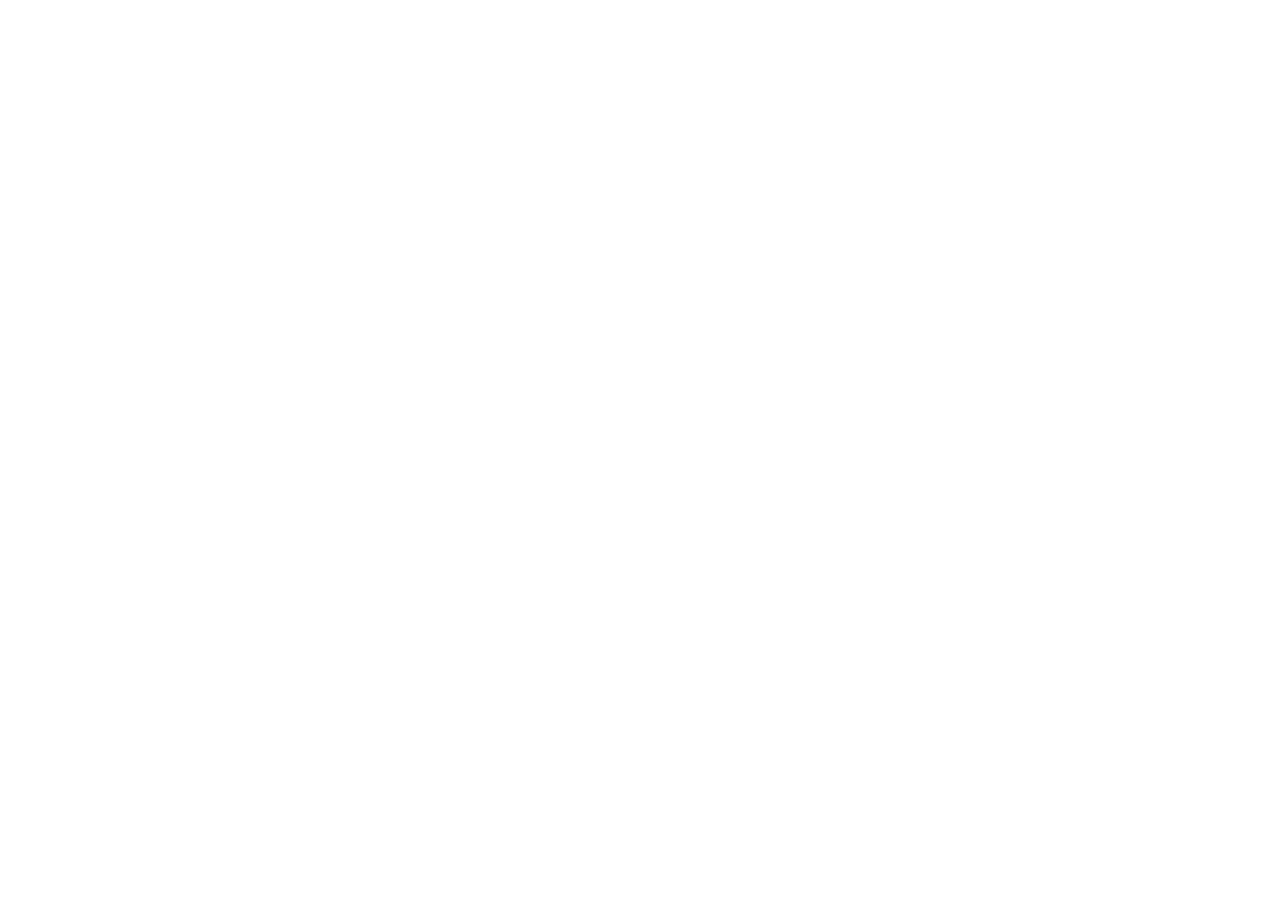
==== pages/gas.html @ 5317ef5c "lagt til nav bar header" ====
<!DOCTYPE html>
<html lang="en">
<head>
    <meta charset="UTF-8">
    <meta name="viewport" content="width=device-width, initial-scale=1.0">
    <title>Document</title>
</head>
<body>
    
</body>
</html>
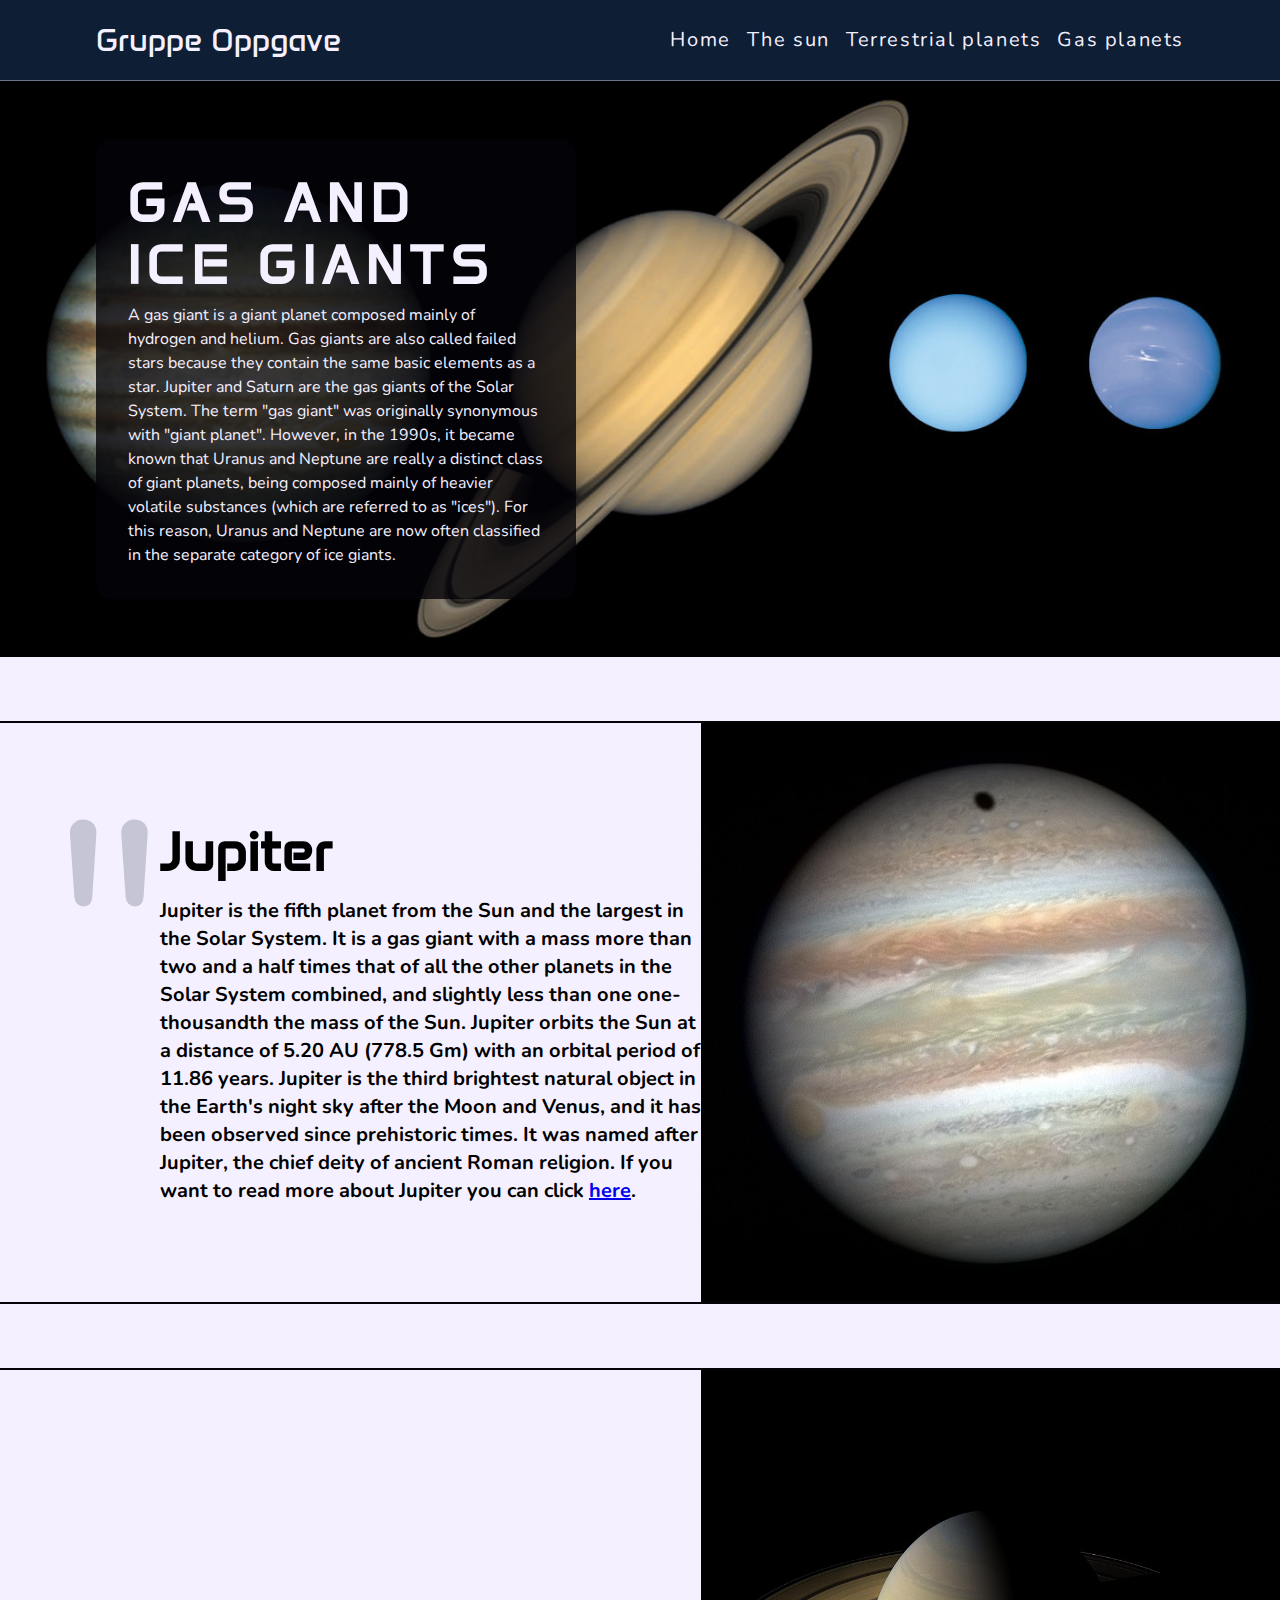
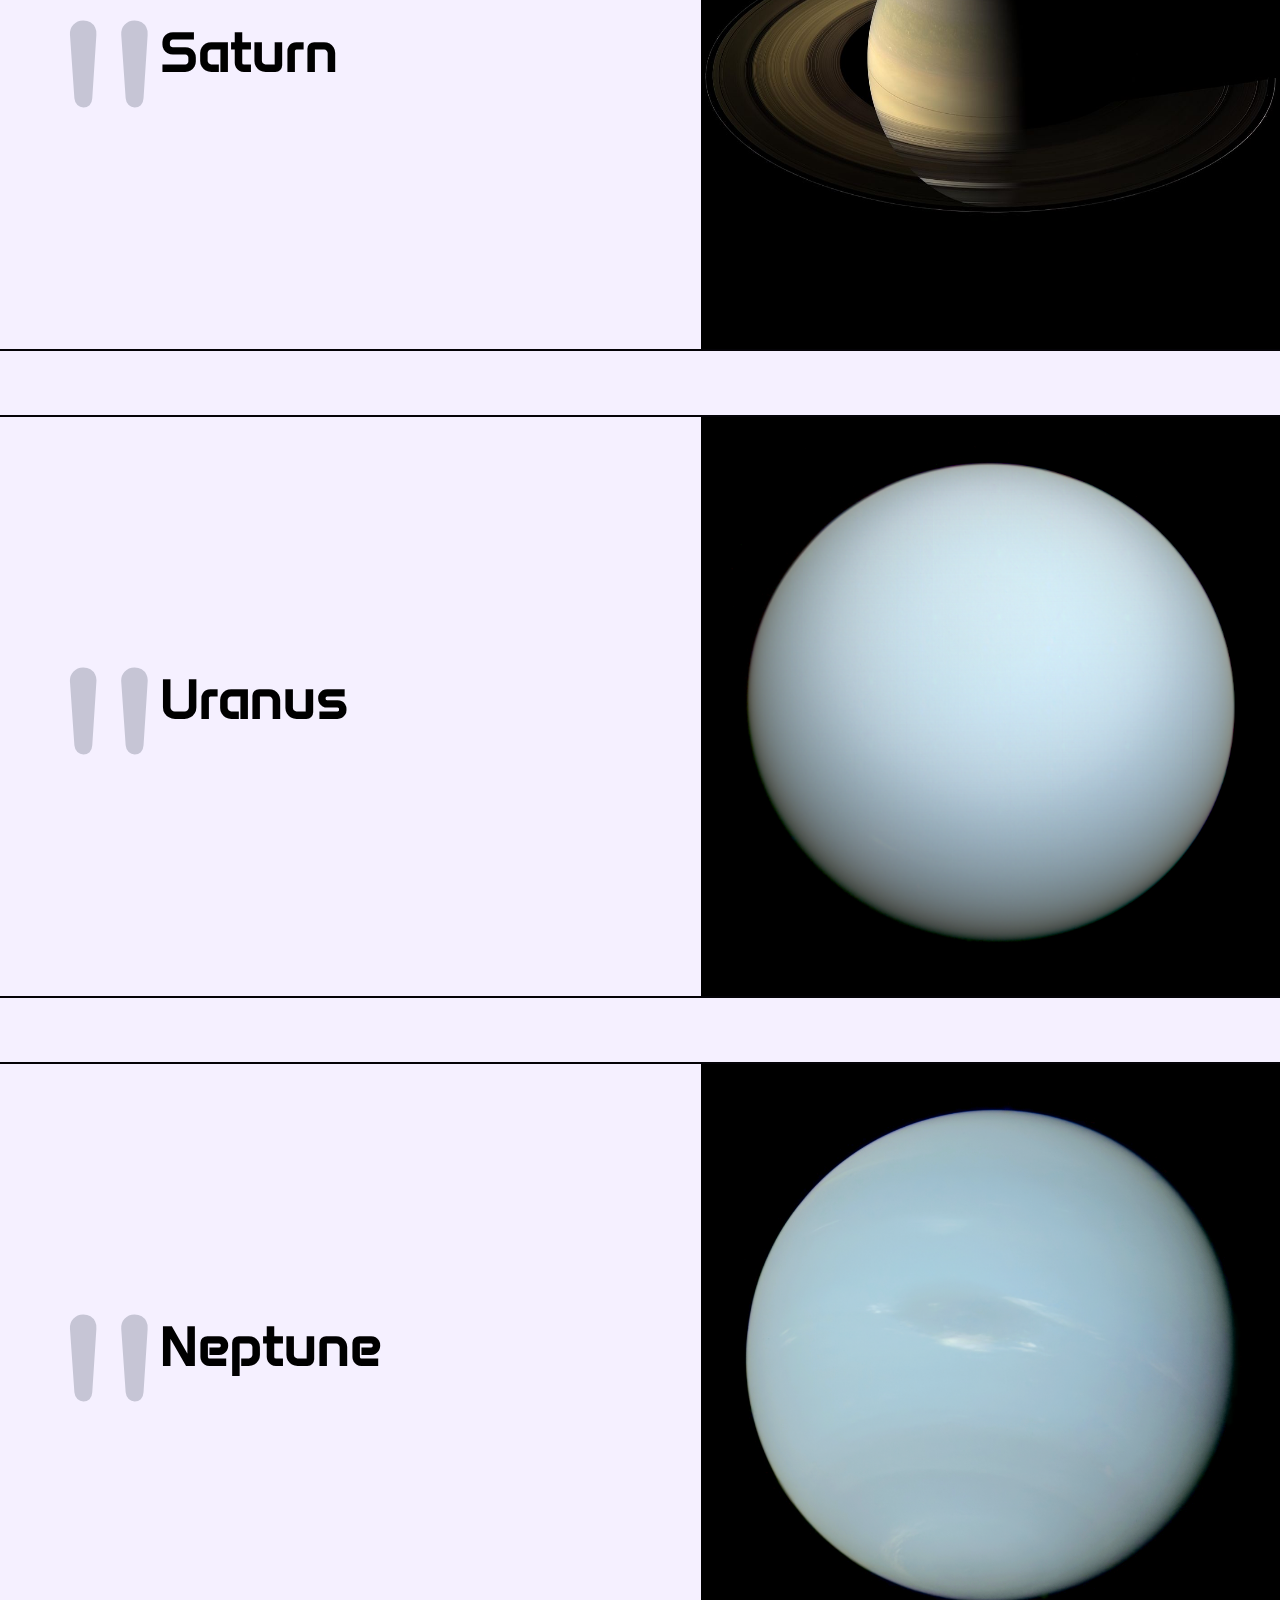
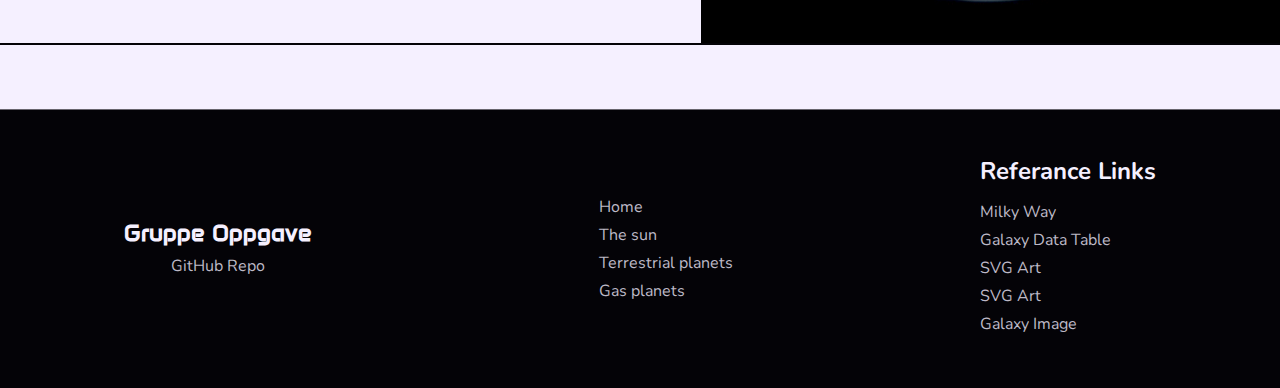
==== commit 6981cc2e: "lagt til gas planet containere med bilder" ====
--- a/pages/gas.html
+++ b/pages/gas.html
@@ -1,11 +1,100 @@
 <!DOCTYPE html>
 <html lang="en">
-<head>
-    <meta charset="UTF-8">
-    <meta name="viewport" content="width=device-width, initial-scale=1.0">
-    <title>Document</title>
-</head>
-<body>
-    
-</body>
+  <head>
+    <meta charset="UTF-8" />
+    <meta name="viewport" content="width=device-width, initial-scale=1.0" />
+    <link rel="preconnect" href="https://fonts.googleapis.com">
+    <link rel="preconnect" href="https://fonts.gstatic.com" crossorigin>
+    <link href="https://fonts.googleapis.com/css2?family=Anta&family=Nunito:ital,wght@0,200..1000;1,200..1000&display=swap" rel="stylesheet">
+    <link rel="icon" type="image/svg" href="../images/favicon.svg">
+    <link rel="stylesheet" href="../CSS/gas.css">
+    <link rel="stylesheet" href="../CSS/style.css"/>
+    <title>Space Oppgave</title>
+  </head>
+  <body>
+    <!-- HEADER SEKSJON -->
+    <header class="primary-header">
+      <nav class="header-nav-bar">
+        <a href="../index.html" class="logo-link">Gruppe Oppgave</a>
+        <ul class="hdr-nav-ul">
+          <li><a href="../index.html">Home</a></li>
+          <li><a href="sun.html">The sun</a></li>
+          <li><a href="terrestrial.html">Terrestrial planets</a></li>
+          <li><a href="gas.html">Gas planets</a></li>
+        </ul>
+      </nav>
+    </header>
+    <!-- MAIN SEKSJON -->
+    <main>
+        <!-- KORT INTRODUKSJON MEG BAKGRUNNS BILDE -->
+        <div class="intro-gas-giants-bg">
+            <div class="info-txt">
+                <h1 class="title-txt">Gas and Ice Giants</h1>
+                <p>A gas giant is a giant planet composed mainly of hydrogen and helium. Gas giants are also called failed stars because they contain the same basic elements as a star. Jupiter and Saturn are the gas giants of the Solar System. The term "gas giant" was originally synonymous with "giant planet". However, in the 1990s, it became known that Uranus and Neptune are really a distinct class of giant planets, being composed mainly of heavier volatile substances (which are referred to as "ices"). For this reason, Uranus and Neptune are now often classified in the separate category of ice giants.</p>
+            </div>
+        </div>
+
+        <section class="gas-planets">
+            <div class="gas-info">
+                <h2><a id="jupiter-link">Jupiter</a></h2>
+                <p>Jupiter is the fifth planet from the Sun and the largest in the Solar System. It is a gas giant with a mass more than two and a half times that of all the other planets in the Solar System combined, and slightly less than one one-thousandth the mass of the Sun. Jupiter orbits the Sun at a distance of 5.20 AU (778.5 Gm) with an orbital period of 11.86 years. Jupiter is the third brightest natural object in the Earth's night sky after the Moon and Venus, and it has been observed since prehistoric times. It was named after Jupiter, the chief deity of ancient Roman religion. If you want to read more about Jupiter you can click <a href="https://en.wikipedia.org/wiki/Jupiter" target="_blank" rel="noopener noreferrer">here</a>.</p>
+            </div>
+            <img src="../images/gas-planets/jupiter.jpg" alt="Jupiter">
+        </section>
+
+        <section class="gas-planets">
+            <div class="gas-info">
+                <h2>Saturn</h2>
+                <p></p>
+            </div>
+            <img src="../images/gas-planets/saturn.jpg" alt="Saturn">
+        </section>
+
+        <section class="gas-planets">
+            <div class="gas-info">
+                <h2>Uranus</h2>
+                <p></p>
+            </div>
+            <img src="../images/gas-planets/uranus.png" alt="Uranus">
+        </section>
+
+        <section class="gas-planets">
+            <div class="gas-info">
+                <h2>Neptune</h2>
+                <p></p>
+            </div>
+            <img src="../images/gas-planets/neptune.png" alt="Neptune">
+        </section>
+
+    </main>
+    <!-- FOOTER SEKSJON -->
+    <footer class="primary-footer">
+      <div class="ftr-container">
+        <div class="ftr-personal-links">
+          <h2>Gruppe Oppgave</h2>
+          <a href="https://github.com/DanielDT12/Space" target="_blank" rel="noopener noreferrer">GitHub Repo</a>
+        </div>
+
+        <nav class="ftr-primary-nav">
+          <ul class="ftr-nav-ul">
+            <li><a href="index.html">Home</a></li>
+            <li><a href="./pages/sun.html">The sun</a></li>
+            <li><a href="./pages/terrestrial.html">Terrestrial planets</a></li>
+            <li><a href="./pages/gas.html">Gas planets</a></li>
+          </ul>
+        </nav>
+
+        <div class="ftr-referance-links">
+          <h3>Referance Links</h3>
+          <ul class="ul-referance">
+            <li><a href="https://en.wikipedia.org/wiki/Milky_Way" target="_blank" rel="noopener noreferrer">Milky Way</a></li>
+            <li><a href="https://en.wikipedia.org/wiki/List_of_nearest_galaxies" target="_blank" rel="noopener noreferrer">Galaxy Data Table</a></li>
+            <li><a href="https://www.svgrepo.com/" target="_blank" rel="noopener noreferrer">SVG Art</a></li>
+            <li><a href="https://www.vecteezy.com/vector-art/8029888-galaxy-space-abstract-background-with-star-and-comet-shapes-vector" target="_blank" rel="noopener noreferrer">SVG Art</a></li>
+            <li><a href="https://www.pexels.com/photo/photo-of-galaxy-207529/" target="_blank" rel="noopener noreferrer">Galaxy Image</a></li>
+          </ul>
+        </div>
+      </div>
+    </footer>
+  </body>
 </html>--- a/CSS/gas.css
+++ b/CSS/gas.css
@@ -0,0 +1,95 @@
+:root {
+    /* FONT SIZE */
+    --fs-800: 3.5rem;
+    --fs-700: 2rem;
+    --fs-600: 1.5rem;
+    --fs-500: 1.25rem;
+    --fs-400: 1rem;
+
+    /* VANLIG FONT ALLE ELEMENTER */
+    --ff-regular:"Nunito", sans-serif;
+    --fw-bold: 700;
+    --fw-regular: 400;
+
+    /* SPESIAL FONT OVERSKRIFT */
+    --ff-special: "Anta", sans-serif;
+    --fw-special: 400;
+
+    /* PRIMÆR FARGER */
+    --clr-heading: hsl(215, 58%, 13%);
+    --clr-accent-pink: hsl(343, 57%, 62%);
+
+    /* NØYTRAL FARGER */
+    --clr-bg-light: hsl(261, 100%, 97%);
+    --clr-txt: hsl(252, 45%, 2%);
+    --clr-txt-light: var(--clr-bg-light);
+    --clr-txt-gray: hsl(258, 10%, 75%);
+
+    /* BORDER RADIUS */
+    --brdr-rad-light: .5rem;
+    --brdr-rad-normal: 1rem;
+    --brdr-rad-heavy: 2rem;
+
+}
+
+.intro-gas-giants-bg {
+    display: flex;
+    align-items: center;
+    min-height: 36rem;
+    background-image: url(../images/gas-planets/gas-giants.jpg);
+    background-repeat: no-repeat;
+    background-size: cover;
+    background-position: center;
+}
+
+.gas-planets {
+    display: flex;
+    justify-content: space-between;
+    align-items: center;
+    margin-block: 4rem;
+    border-top: 2px solid var(--clr-txt);
+    border-bottom: 2px solid var(--clr-txt);
+
+    > img {
+        max-width: 579px;
+        aspect-ratio: 1 / 1;
+    }
+}
+
+.gas-info::before {
+    content: '"';
+    position: absolute;
+    margin: -110px;
+    font-size: 300px;
+    color: var(--clr-heading);
+    opacity: .2;
+    z-index: -1;
+}
+
+.gas-info {
+    position: relative;
+    max-width: 40rem;
+    margin-left: 10rem;
+
+    > h2 {
+        font-family: var(--ff-special);
+        font-size: var(--fs-800);
+        margin-bottom: 1rem;
+    }
+
+    > p {
+        font-weight: var(--fw-bold);
+        font-size: var(--fs-500);
+        line-height: 1.4;
+    }
+}
+
+.gas-info::after {
+    content: '"';
+    position: absolute;
+    margin: -180px 630px;
+    font-size: 300px;
+    color: var(--clr-heading);
+    opacity: .2;
+    z-index: -1;
+}--- a/CSS/style.css
+++ b/CSS/style.css
@@ -0,0 +1,211 @@
+:root {
+    /* FONT SIZE */
+    --fs-800: 3.5rem;
+    --fs-700: 2rem;
+    --fs-600: 1.5rem;
+    --fs-500: 1.25rem;
+    --fs-400: 1rem;
+
+    /* VANLIG FONT ALLE ELEMENTER */
+    --ff-regular:"Nunito", sans-serif;
+    --fw-bold: 700;
+    --fw-regular: 400;
+
+    /* SPESIAL FONT OVERSKRIFT */
+    --ff-special: "Anta", sans-serif;
+    --fw-special: 400;
+
+    /* PRIMÆR FARGER */
+    --clr-heading: hsl(215, 58%, 13%);
+    --clr-accent-pink: hsl(343, 57%, 62%);
+
+    /* NØYTRAL FARGER */
+    --clr-bg-light: hsl(261, 100%, 97%);
+    --clr-txt: hsl(252, 45%, 2%);
+    --clr-txt-light: var(--clr-bg-light);
+    --clr-txt-gray: hsl(258, 10%, 75%);
+
+    /* BORDER RADIUS */
+    --brdr-rad-light: .5rem;
+    --brdr-rad-normal: 1rem;
+    --brdr-rad-heavy: 2rem;
+
+}
+
+/* CSS RESET */
+
+*,
+*::before,
+*::after {
+    box-sizing: border-box;
+}
+
+* {
+    margin: 0;
+}
+
+img {
+    display: block;
+    max-width: 100%;
+}
+
+html {
+    line-height: 1.5;
+}
+
+h1, h2, h3, h4 {
+    line-height: 1.1;
+}
+
+body {
+    font-family: var(--ff-regular);
+    background-color: var(--clr-bg-light);
+}
+
+main {
+    min-height: 100vh;
+}
+
+
+/* HEADER SEKSJON */
+.primary-header {
+    background-color: var(--clr-heading);
+}
+
+.header-nav-bar {
+    display: flex;
+    justify-content: space-between;
+    align-items: center;
+    padding: 1rem 6rem;
+    border-bottom: 1px solid hsla(260, 100%, 97%, 0.415);
+}
+
+.logo-link {
+    color: var(--clr-txt-light);
+    font-size: var(--fs-700);
+    font-family: var(--ff-special);
+    text-decoration: none;
+}
+
+.hdr-nav-ul {
+    display: flex;
+    gap: 1rem;
+    list-style: none;
+}
+
+.hdr-nav-ul a {
+    color: var(--clr-txt-light);
+    font-size: var(--fs-500);
+    text-decoration: none;
+    letter-spacing: .1rem;
+}
+
+.hdr-nav-ul a:hover {
+    text-decoration: underline;
+}
+
+.intro-vector-bg {
+    display: flex;
+    align-items: center;
+    min-height: 30rem;
+    background-position: top right;
+    background-size: cover;
+    background-image: url(../images/background/space-vector-bg.svg);
+}
+
+.title-txt {
+    margin-bottom: .5rem;
+    font-size: var(--fs-800);
+    font-family: var(--ff-special);
+    letter-spacing: .4rem;
+    text-transform: uppercase;
+}
+
+.info-txt {
+    max-width: 30rem;
+    margin-inline: 6rem;
+    border-radius: var(--brdr-rad-normal);
+    padding: 2rem;
+    background-color: hsla(255, 40%, 2%, 0.8);
+    color: var(--clr-txt-light);
+}
+
+/* FOOTER */
+.primary-footer {
+    display: flex;
+    min-height: 10rem;
+    border-top: 1px solid hsla(260, 100%, 97%, 0.415);
+    background-color: var(--clr-txt);
+}
+
+.ftr-container {
+    display: flex;
+    justify-content: space-around;
+    align-items: center;
+    width: 100%;
+    margin-block: 3rem;
+    color: var(--clr-txt-light);
+}
+
+.ftr-personal-links {
+    text-align: center;
+
+    > h2 {
+        font-family: var(--ff-special);
+        margin-bottom: .5rem;
+    }
+
+    > a {
+        color: var(--clr-txt-gray);
+        text-decoration: none;
+    }
+
+    > a:hover {
+        text-decoration: underline;
+    }
+}
+
+.ftr-nav-ul {
+    list-style: none;
+
+    > li {
+        margin-block: .25rem;
+    }
+
+    > li > a  {
+        color: var(--clr-txt-gray);
+        text-decoration: none;
+    }
+
+    > li > a:hover {
+        text-decoration: underline;
+    }
+}
+
+.ftr-referance-links {
+    display: flex;
+    flex-direction: column;
+    gap: .75rem;
+
+    > h3 {
+        font-size: var(--fs-600);
+    }
+}
+
+.ul-referance {
+    padding: 0;
+    list-style: none;
+
+    > li {
+        margin-block: .25rem;
+    }
+
+    > li > a {
+        color: var(--clr-txt-gray);
+        text-decoration: none;
+    }
+
+    > li > a:hover {   
+        text-decoration: underline;
+    }
+}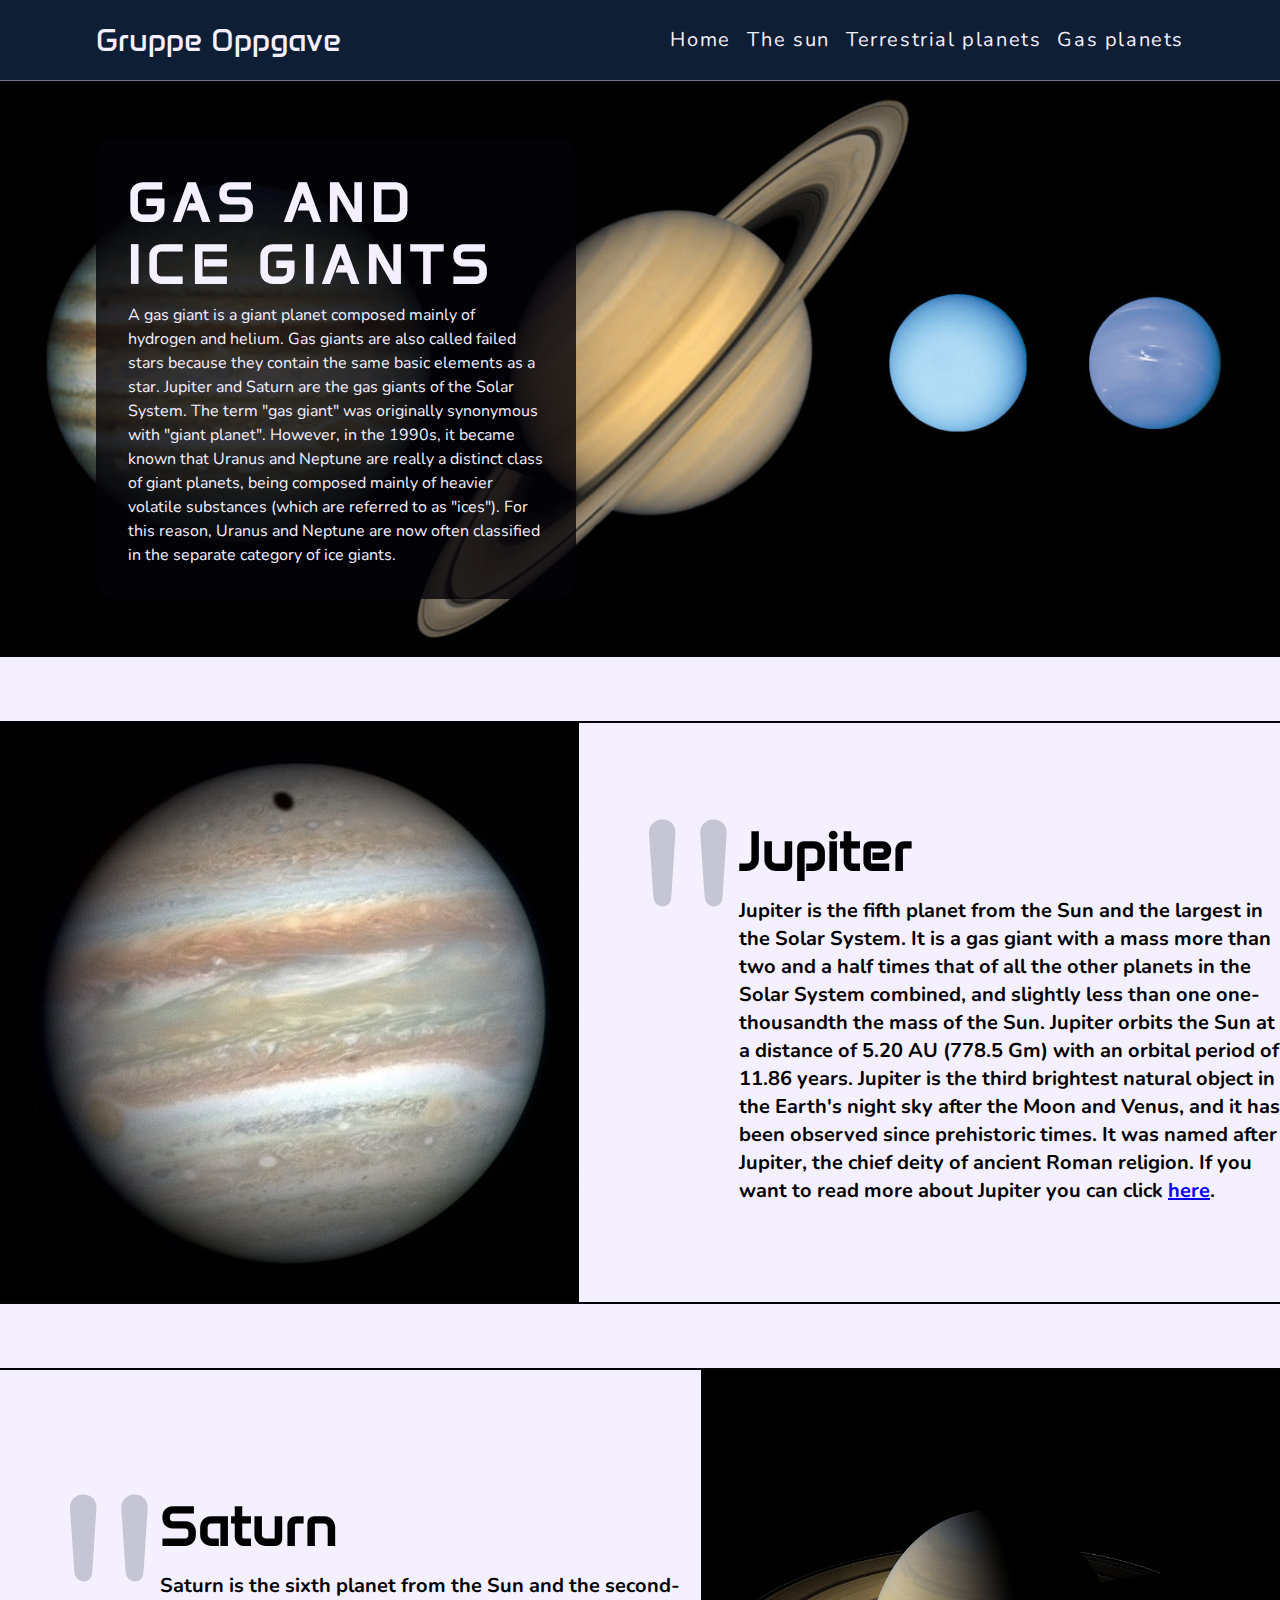
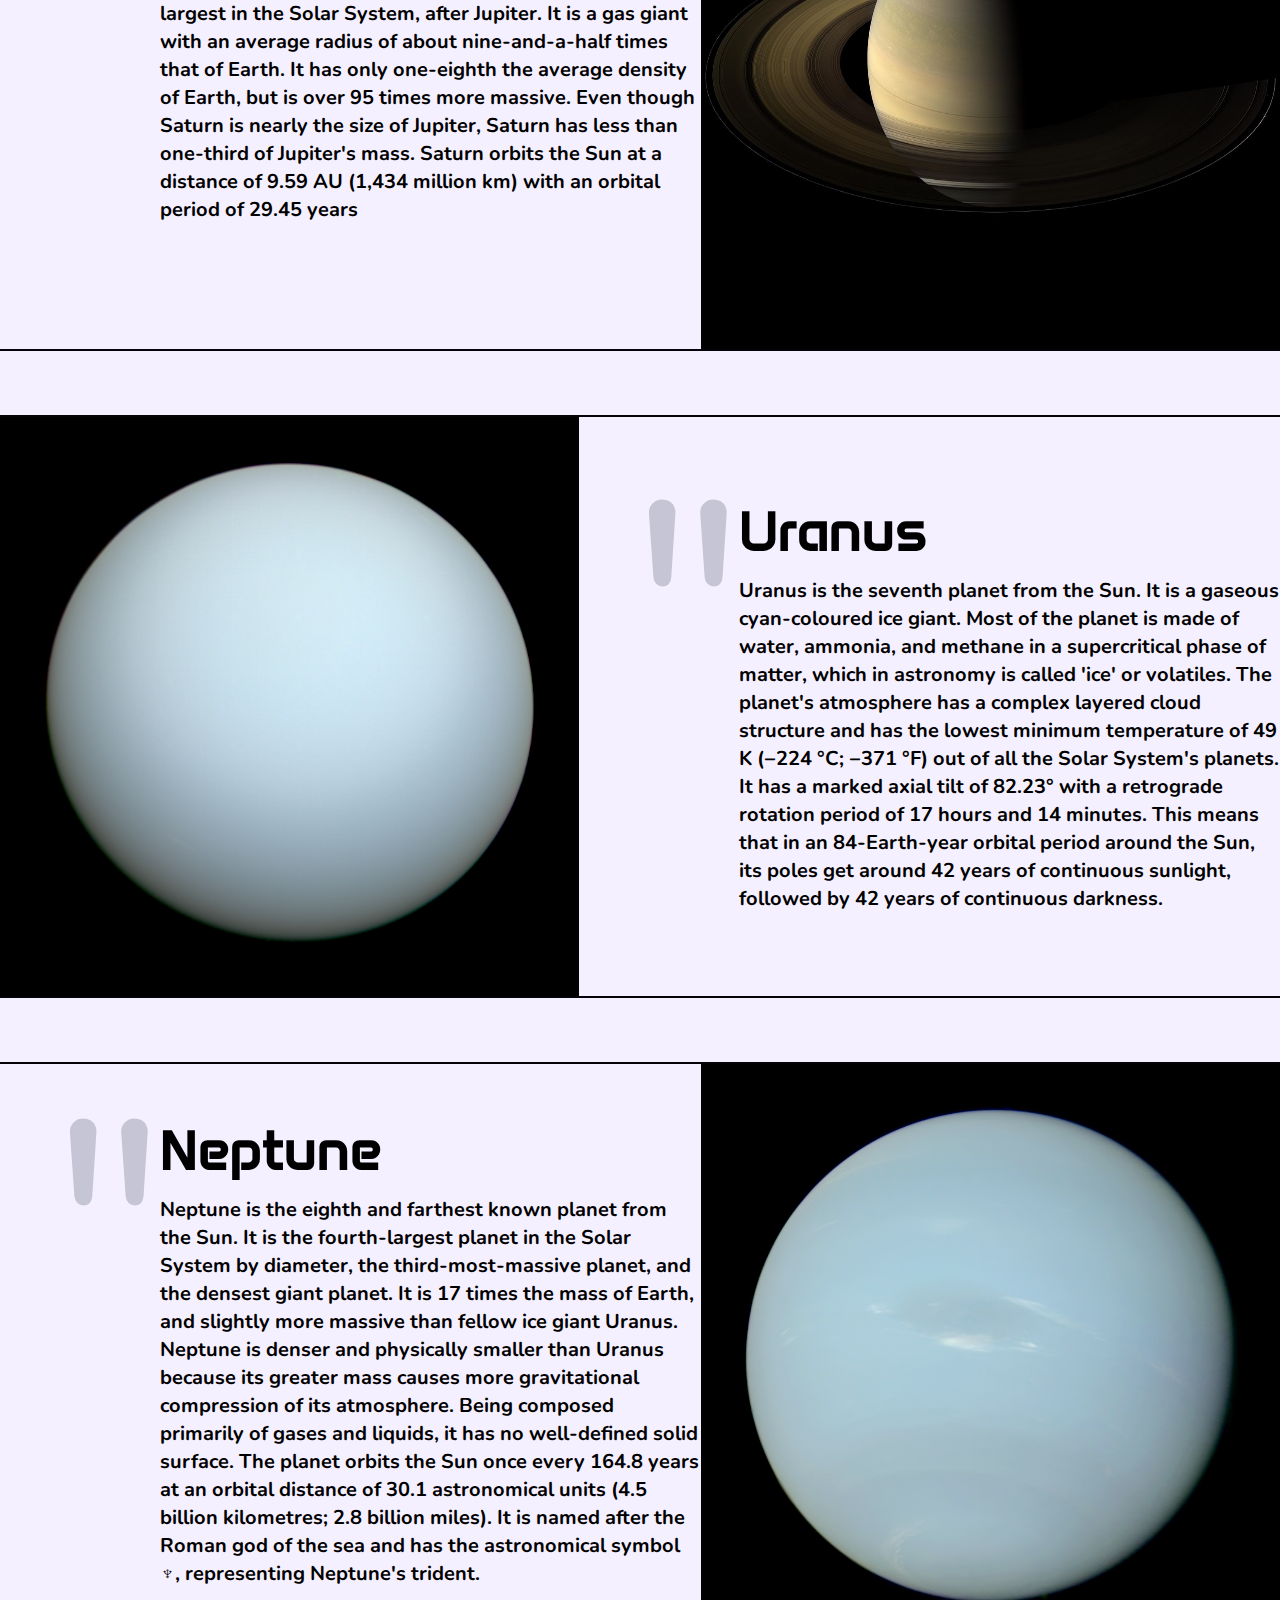
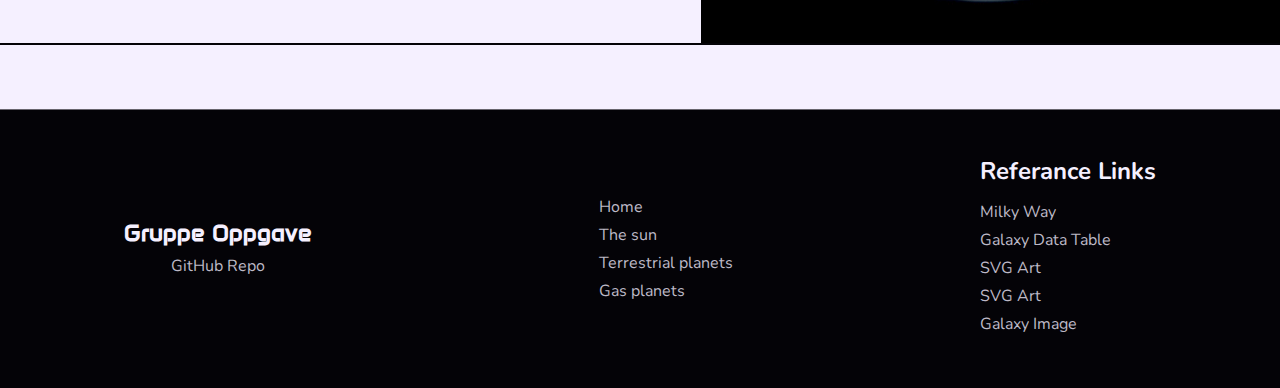
==== commit 6be30dac: "lagt til info i alle seksjoner om gas/is planeter og lagt til anchor link til index" ====
--- a/pages/gas.html
+++ b/pages/gas.html
@@ -12,7 +12,7 @@
     <title>Space Oppgave</title>
   </head>
   <body>
-    <!-- HEADER SEKSJON -->
+
     <header class="primary-header">
       <nav class="header-nav-bar">
         <a href="../index.html" class="logo-link">Gruppe Oppgave</a>
@@ -24,7 +24,7 @@
         </ul>
       </nav>
     </header>
-    <!-- MAIN SEKSJON -->
+
     <main>
         <!-- KORT INTRODUKSJON MEG BAKGRUNNS BILDE -->
         <div class="intro-gas-giants-bg">
@@ -35,39 +35,39 @@
         </div>
 
         <section class="gas-planets">
-            <div class="gas-info">
+          <img src="../images/gas-planets/jupiter.jpg" alt="Jupiter">
+            <div class="gas-info margin-inline-auto">
                 <h2><a id="jupiter-link">Jupiter</a></h2>
                 <p>Jupiter is the fifth planet from the Sun and the largest in the Solar System. It is a gas giant with a mass more than two and a half times that of all the other planets in the Solar System combined, and slightly less than one one-thousandth the mass of the Sun. Jupiter orbits the Sun at a distance of 5.20 AU (778.5 Gm) with an orbital period of 11.86 years. Jupiter is the third brightest natural object in the Earth's night sky after the Moon and Venus, and it has been observed since prehistoric times. It was named after Jupiter, the chief deity of ancient Roman religion. If you want to read more about Jupiter you can click <a href="https://en.wikipedia.org/wiki/Jupiter" target="_blank" rel="noopener noreferrer">here</a>.</p>
             </div>
-            <img src="../images/gas-planets/jupiter.jpg" alt="Jupiter">
         </section>
 
-        <section class="gas-planets">
-            <div class="gas-info">
-                <h2>Saturn</h2>
-                <p></p>
+        <section class="gas-planets bg-blue-white-txt">
+            <div class="gas-info margin-inline-auto">
+                <h2><a id="saturn-link">Saturn</a></h2>
+                <p>Saturn is the sixth planet from the Sun and the second-largest in the Solar System, after Jupiter. It is a gas giant with an average radius of about nine-and-a-half times that of Earth. It has only one-eighth the average density of Earth, but is over 95 times more massive. Even though Saturn is nearly the size of Jupiter, Saturn has less than one-third of Jupiter's mass. Saturn orbits the Sun at a distance of 9.59 AU (1,434 million km) with an orbital period of 29.45 years</p>
             </div>
             <img src="../images/gas-planets/saturn.jpg" alt="Saturn">
         </section>
 
         <section class="gas-planets">
-            <div class="gas-info">
-                <h2>Uranus</h2>
-                <p></p>
+          <img src="../images/gas-planets/uranus.png" alt="Uranus">
+            <div class="gas-info margin-inline-auto">
+                <h2><a id="uranus-link">Uranus</a></h2>
+                <p>Uranus is the seventh planet from the Sun. It is a gaseous cyan-coloured ice giant. Most of the planet is made of water, ammonia, and methane in a supercritical phase of matter, which in astronomy is called 'ice' or volatiles. The planet's atmosphere has a complex layered cloud structure and has the lowest minimum temperature of 49 K (−224 °C; −371 °F) out of all the Solar System's planets. It has a marked axial tilt of 82.23° with a retrograde rotation period of 17 hours and 14 minutes. This means that in an 84-Earth-year orbital period around the Sun, its poles get around 42 years of continuous sunlight, followed by 42 years of continuous darkness.</p>
             </div>
-            <img src="../images/gas-planets/uranus.png" alt="Uranus">
         </section>
 
-        <section class="gas-planets">
-            <div class="gas-info">
-                <h2>Neptune</h2>
-                <p></p>
+        <section class="gas-planets bg-blue-white-txt">
+            <div class="gas-info margin-inline-auto">
+                <h2><a id="neptune-link">Neptune</a></h2>
+                <p>Neptune is the eighth and farthest known planet from the Sun. It is the fourth-largest planet in the Solar System by diameter, the third-most-massive planet, and the densest giant planet. It is 17 times the mass of Earth, and slightly more massive than fellow ice giant Uranus. Neptune is denser and physically smaller than Uranus because its greater mass causes more gravitational compression of its atmosphere. Being composed primarily of gases and liquids, it has no well-defined solid surface. The planet orbits the Sun once every 164.8 years at an orbital distance of 30.1 astronomical units (4.5 billion kilometres; 2.8 billion miles). It is named after the Roman god of the sea and has the astronomical symbol ♆, representing Neptune's trident.</p>
             </div>
             <img src="../images/gas-planets/neptune.png" alt="Neptune">
         </section>
 
     </main>
-    <!-- FOOTER SEKSJON -->
+    
     <footer class="primary-footer">
       <div class="ftr-container">
         <div class="ftr-personal-links">
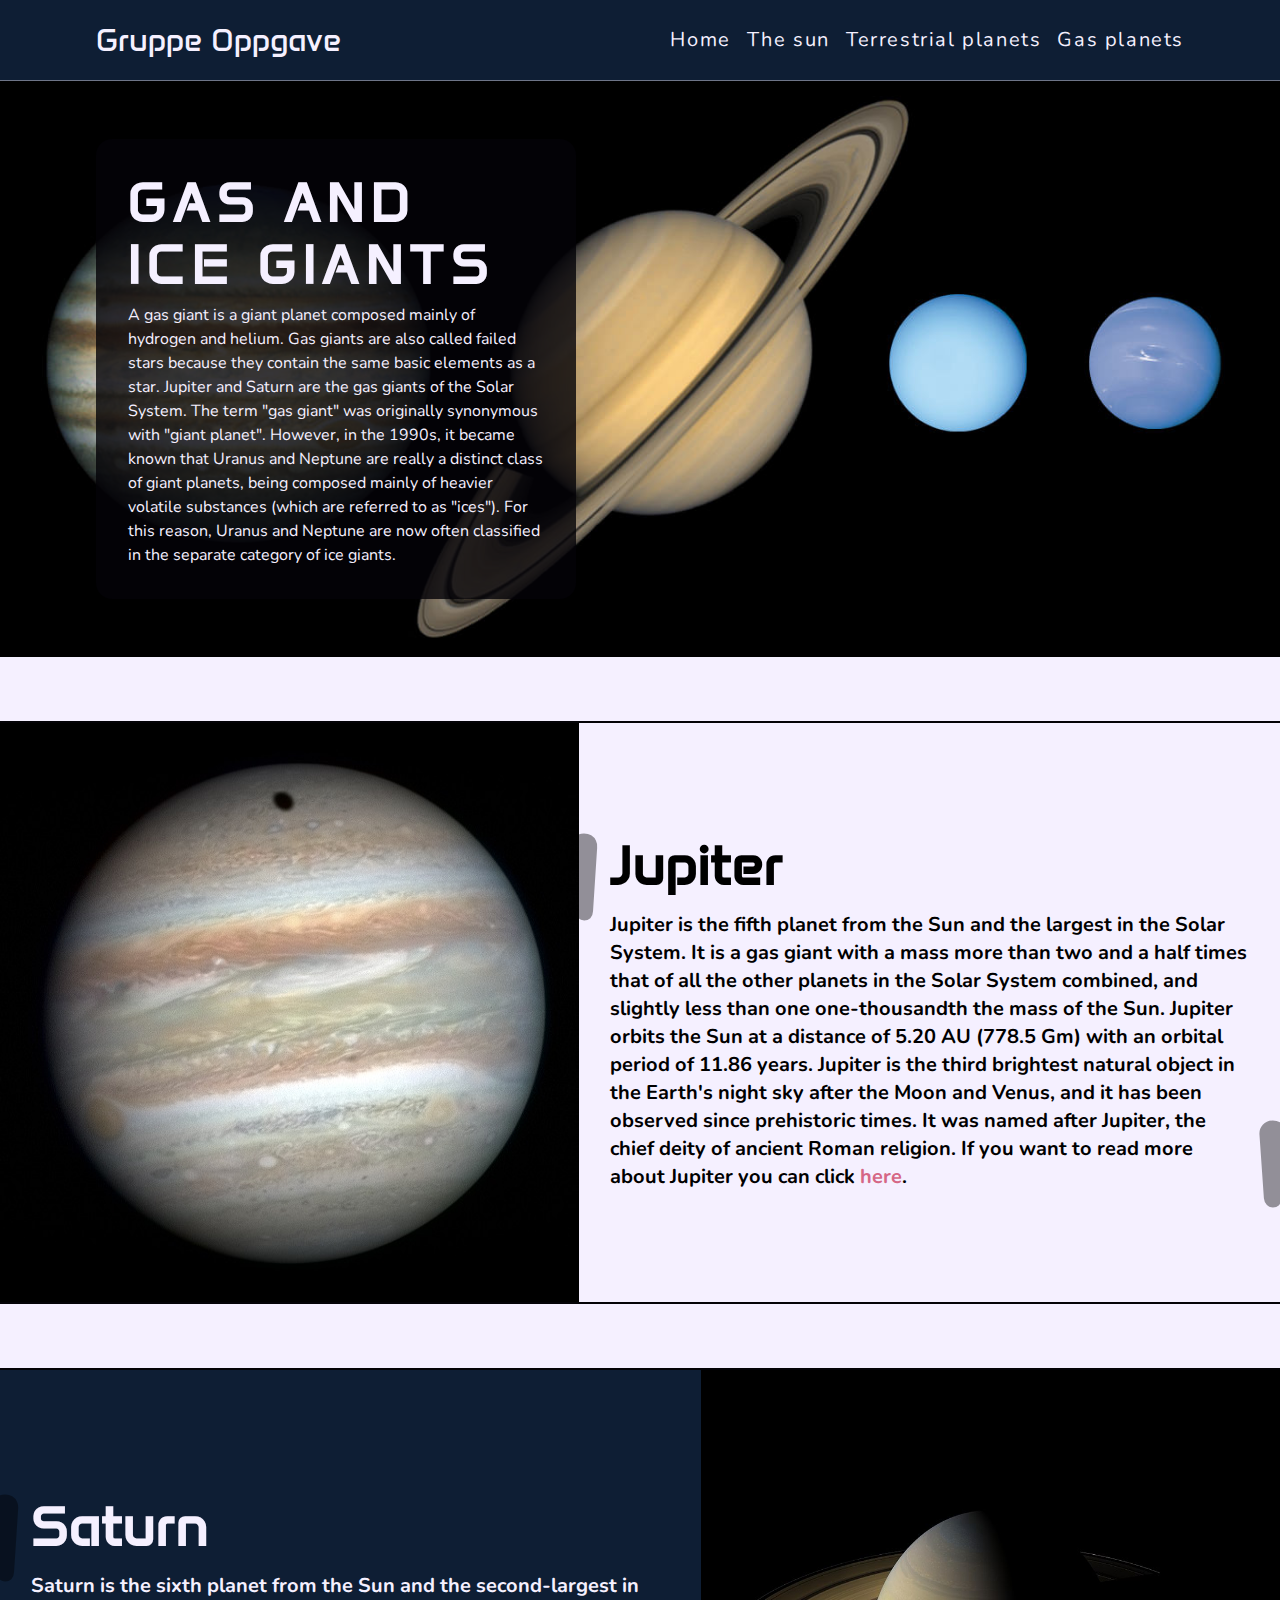
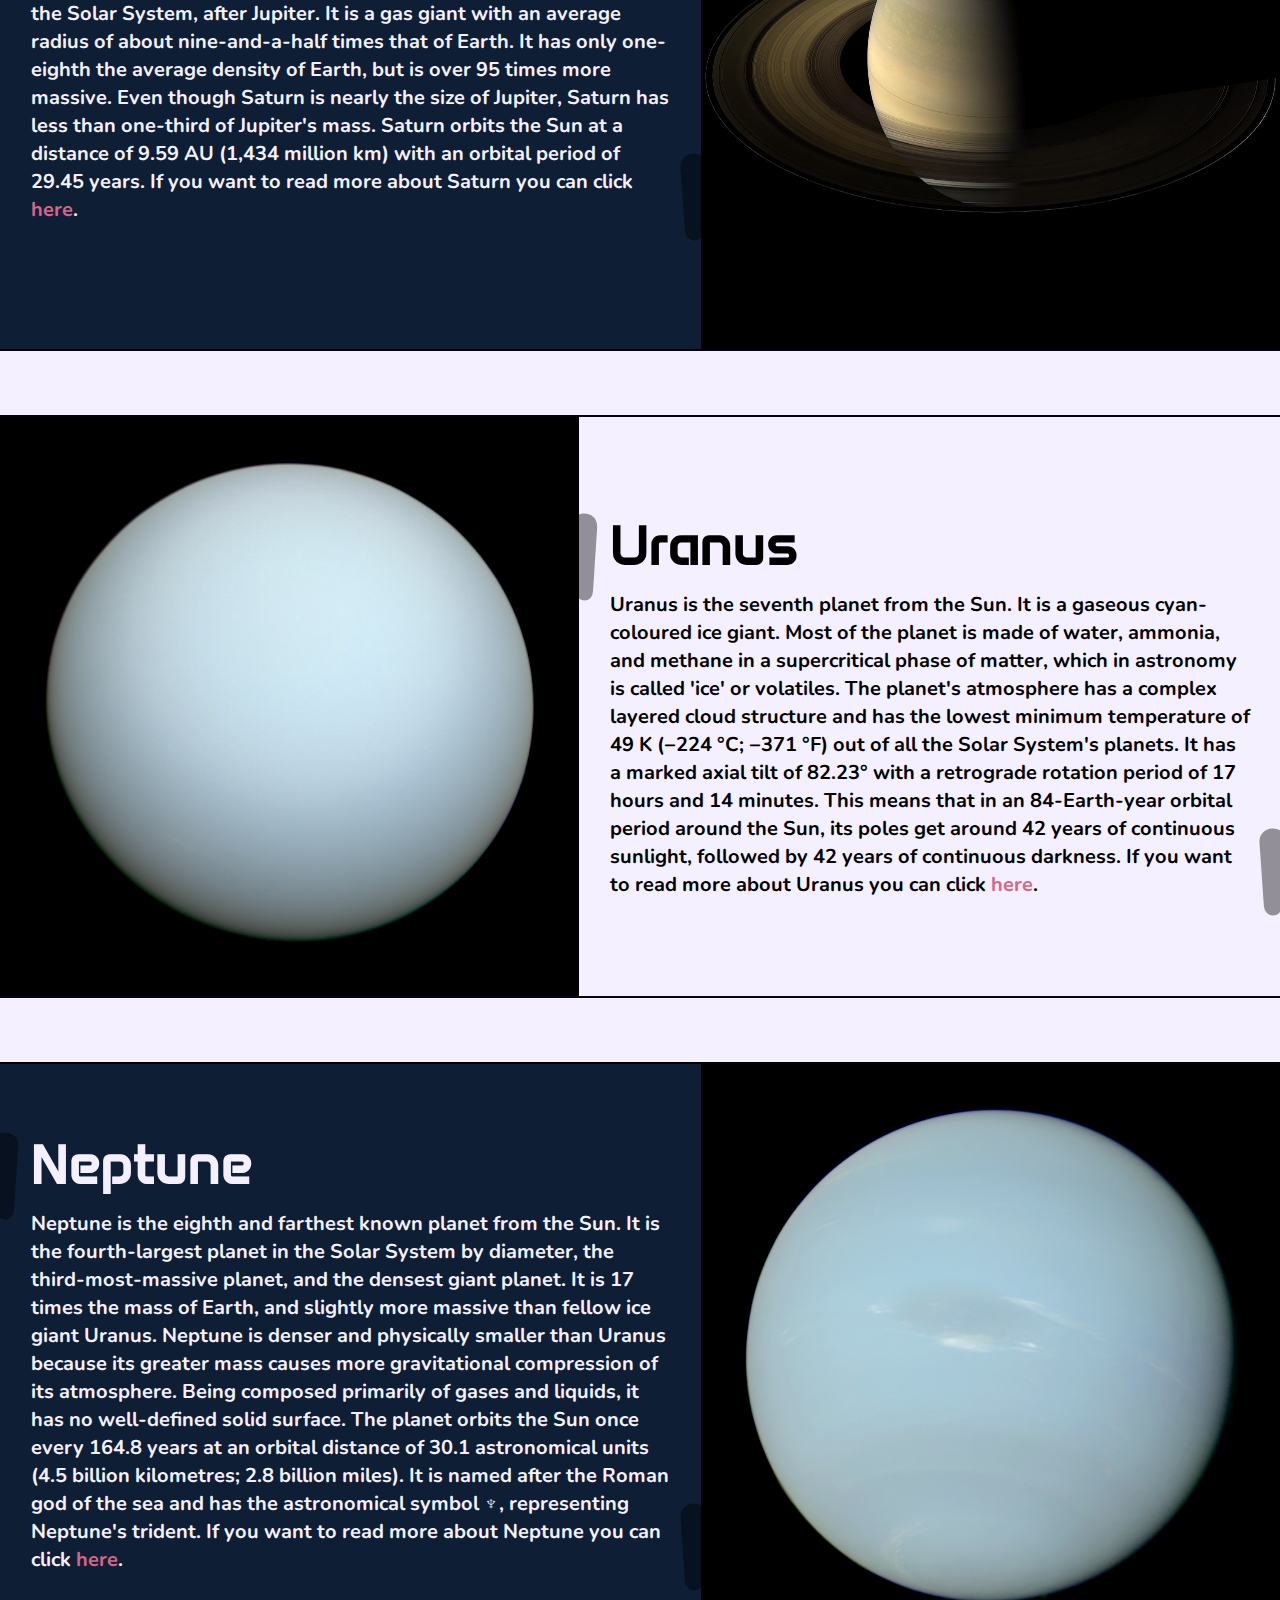
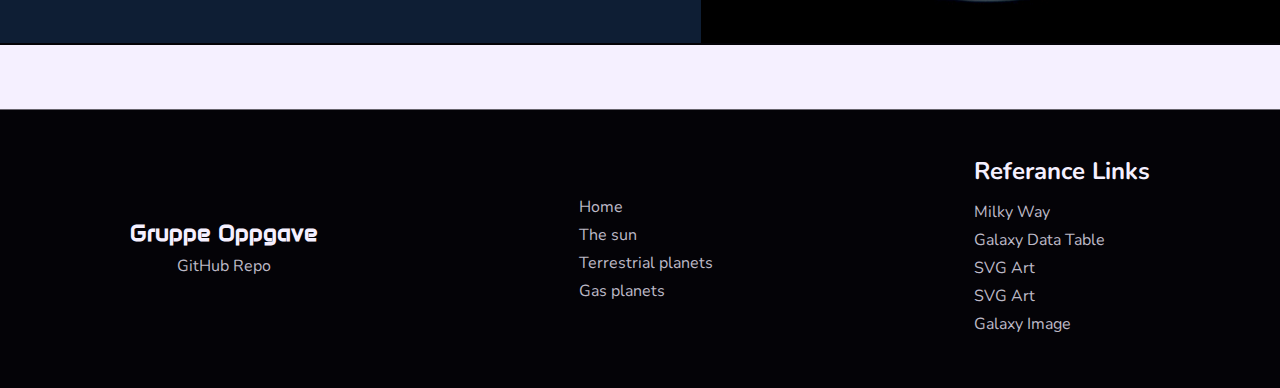
==== commit c9790a79: "lagt til tekst infomarsjon om planeter" ====
--- a/pages/gas.html
+++ b/pages/gas.html
@@ -38,14 +38,14 @@
           <img src="../images/gas-planets/jupiter.jpg" alt="Jupiter">
             <div class="gas-info margin-inline-auto">
                 <h2><a id="jupiter-link">Jupiter</a></h2>
-                <p>Jupiter is the fifth planet from the Sun and the largest in the Solar System. It is a gas giant with a mass more than two and a half times that of all the other planets in the Solar System combined, and slightly less than one one-thousandth the mass of the Sun. Jupiter orbits the Sun at a distance of 5.20 AU (778.5 Gm) with an orbital period of 11.86 years. Jupiter is the third brightest natural object in the Earth's night sky after the Moon and Venus, and it has been observed since prehistoric times. It was named after Jupiter, the chief deity of ancient Roman religion. If you want to read more about Jupiter you can click <a href="https://en.wikipedia.org/wiki/Jupiter" target="_blank" rel="noopener noreferrer">here</a>.</p>
+                <p>Jupiter is the fifth planet from the Sun and the largest in the Solar System. It is a gas giant with a mass more than two and a half times that of all the other planets in the Solar System combined, and slightly less than one one-thousandth the mass of the Sun. Jupiter orbits the Sun at a distance of 5.20 AU (778.5 Gm) with an orbital period of 11.86 years. Jupiter is the third brightest natural object in the Earth's night sky after the Moon and Venus, and it has been observed since prehistoric times. It was named after Jupiter, the chief deity of ancient Roman religion. If you want to read more about Jupiter you can click <a href="https://en.wikipedia.org/wiki/Jupiter" target="_blank" rel="noopener noreferrer" class="wiki-link">here</a>.</p>
             </div>
         </section>
 
         <section class="gas-planets bg-blue-white-txt">
             <div class="gas-info margin-inline-auto">
                 <h2><a id="saturn-link">Saturn</a></h2>
-                <p>Saturn is the sixth planet from the Sun and the second-largest in the Solar System, after Jupiter. It is a gas giant with an average radius of about nine-and-a-half times that of Earth. It has only one-eighth the average density of Earth, but is over 95 times more massive. Even though Saturn is nearly the size of Jupiter, Saturn has less than one-third of Jupiter's mass. Saturn orbits the Sun at a distance of 9.59 AU (1,434 million km) with an orbital period of 29.45 years</p>
+                <p>Saturn is the sixth planet from the Sun and the second-largest in the Solar System, after Jupiter. It is a gas giant with an average radius of about nine-and-a-half times that of Earth. It has only one-eighth the average density of Earth, but is over 95 times more massive. Even though Saturn is nearly the size of Jupiter, Saturn has less than one-third of Jupiter's mass. Saturn orbits the Sun at a distance of 9.59 AU (1,434 million km) with an orbital period of 29.45 years. If you want to read more about Saturn you can click <a href="https://en.wikipedia.org/wiki/Saturn" target="_blank" rel="noopener noreferrer" class="wiki-link">here</a>.</p>
             </div>
             <img src="../images/gas-planets/saturn.jpg" alt="Saturn">
         </section>
@@ -54,20 +54,20 @@
           <img src="../images/gas-planets/uranus.png" alt="Uranus">
             <div class="gas-info margin-inline-auto">
                 <h2><a id="uranus-link">Uranus</a></h2>
-                <p>Uranus is the seventh planet from the Sun. It is a gaseous cyan-coloured ice giant. Most of the planet is made of water, ammonia, and methane in a supercritical phase of matter, which in astronomy is called 'ice' or volatiles. The planet's atmosphere has a complex layered cloud structure and has the lowest minimum temperature of 49 K (−224 °C; −371 °F) out of all the Solar System's planets. It has a marked axial tilt of 82.23° with a retrograde rotation period of 17 hours and 14 minutes. This means that in an 84-Earth-year orbital period around the Sun, its poles get around 42 years of continuous sunlight, followed by 42 years of continuous darkness.</p>
+                <p>Uranus is the seventh planet from the Sun. It is a gaseous cyan-coloured ice giant. Most of the planet is made of water, ammonia, and methane in a supercritical phase of matter, which in astronomy is called 'ice' or volatiles. The planet's atmosphere has a complex layered cloud structure and has the lowest minimum temperature of 49 K (−224 °C; −371 °F) out of all the Solar System's planets. It has a marked axial tilt of 82.23° with a retrograde rotation period of 17 hours and 14 minutes. This means that in an 84-Earth-year orbital period around the Sun, its poles get around 42 years of continuous sunlight, followed by 42 years of continuous darkness. If you want to read more about Uranus you can click <a href="https://en.wikipedia.org/wiki/Uranus" target="_blank" rel="noopener noreferrer" class="wiki-link">here</a>.</p>
             </div>
         </section>
 
         <section class="gas-planets bg-blue-white-txt">
             <div class="gas-info margin-inline-auto">
                 <h2><a id="neptune-link">Neptune</a></h2>
-                <p>Neptune is the eighth and farthest known planet from the Sun. It is the fourth-largest planet in the Solar System by diameter, the third-most-massive planet, and the densest giant planet. It is 17 times the mass of Earth, and slightly more massive than fellow ice giant Uranus. Neptune is denser and physically smaller than Uranus because its greater mass causes more gravitational compression of its atmosphere. Being composed primarily of gases and liquids, it has no well-defined solid surface. The planet orbits the Sun once every 164.8 years at an orbital distance of 30.1 astronomical units (4.5 billion kilometres; 2.8 billion miles). It is named after the Roman god of the sea and has the astronomical symbol ♆, representing Neptune's trident.</p>
+                <p>Neptune is the eighth and farthest known planet from the Sun. It is the fourth-largest planet in the Solar System by diameter, the third-most-massive planet, and the densest giant planet. It is 17 times the mass of Earth, and slightly more massive than fellow ice giant Uranus. Neptune is denser and physically smaller than Uranus because its greater mass causes more gravitational compression of its atmosphere. Being composed primarily of gases and liquids, it has no well-defined solid surface. The planet orbits the Sun once every 164.8 years at an orbital distance of 30.1 astronomical units (4.5 billion kilometres; 2.8 billion miles). It is named after the Roman god of the sea and has the astronomical symbol ♆, representing Neptune's trident. If you want to read more about Neptune you can click <a href="https://en.wikipedia.org/wiki/Neptune" target="_blank" rel="noopener noreferrer" class="wiki-link">here</a>.</p>
             </div>
             <img src="../images/gas-planets/neptune.png" alt="Neptune">
         </section>
 
     </main>
-    
+
     <footer class="primary-footer">
       <div class="ftr-container">
         <div class="ftr-personal-links">
--- a/CSS/gas.css
+++ b/CSS/gas.css
@@ -32,6 +32,7 @@
 
 }
 
+/* INTRODUKSJON OM GAS OG IS PLANETER MED PLANETER SOM BAKGRUNN */
 .intro-gas-giants-bg {
     display: flex;
     align-items: center;
@@ -42,6 +43,7 @@
     background-position: center;
 }
 
+/* SEKSJON OM GAS OG IS PLANETER */
 .gas-planets {
     display: flex;
     justify-content: space-between;
@@ -53,23 +55,24 @@
     > img {
         max-width: 579px;
         aspect-ratio: 1 / 1;
+        z-index: 1;
     }
 }
 
+/* STOR " BAK TEKST */
 .gas-info::before {
     content: '"';
     position: absolute;
     margin: -110px;
     font-size: 300px;
-    color: var(--clr-heading);
-    opacity: .2;
-    z-index: -1;
+    color: rgb(0, 0, 0);
+    opacity: .4;
 }
 
+/* TEKST FELT MED NESTED SELECTOR */
 .gas-info {
     position: relative;
     max-width: 40rem;
-    margin-left: 10rem;
 
     > h2 {
         font-family: var(--ff-special);
@@ -84,12 +87,34 @@
     }
 }
 
+/* STOR " BAK TEKST */
 .gas-info::after {
     content: '"';
     position: absolute;
     margin: -180px 630px;
     font-size: 300px;
-    color: var(--clr-heading);
-    opacity: .2;
-    z-index: -1;
-}+    color: rgb(0, 0, 0);
+    opacity: .4;
+}
+
+.wiki-link {
+    color: var(--clr-accent-pink);
+    text-decoration: none;
+}
+
+.wiki-link:hover, .wiki-link:focus {
+    text-decoration: underline;
+    text-decoration-color: var(--clr-txt);
+}
+
+
+/* UTILITY CLASS */
+.margin-inline-auto {
+    margin-inline: auto;
+    
+}
+
+.bg-blue-white-txt {
+    color: var(--clr-txt-light);
+    background-color: var(--clr-heading);
+}
--- a/CSS/style.css
+++ b/CSS/style.css
@@ -29,7 +29,6 @@
     --brdr-rad-light: .5rem;
     --brdr-rad-normal: 1rem;
     --brdr-rad-heavy: 2rem;
-
 }
 
 /* CSS RESET */
@@ -111,6 +110,15 @@
     background-position: top right;
     background-size: cover;
     background-image: url(../images/background/space-vector-bg.svg);
+}
+
+.info-txt {
+    max-width: 30rem;
+    margin-inline: 6rem;
+    border-radius: var(--brdr-rad-normal);
+    padding: 2rem;
+    background-color: hsla(255, 40%, 2%, 0.8);
+    color: var(--clr-txt-light);
 }
 
 .title-txt {
@@ -121,15 +129,6 @@
     text-transform: uppercase;
 }
 
-.info-txt {
-    max-width: 30rem;
-    margin-inline: 6rem;
-    border-radius: var(--brdr-rad-normal);
-    padding: 2rem;
-    background-color: hsla(255, 40%, 2%, 0.8);
-    color: var(--clr-txt-light);
-}
-
 /* FOOTER */
 .primary-footer {
     display: flex;
@@ -167,6 +166,7 @@
 
 .ftr-nav-ul {
     list-style: none;
+    padding: 0;
 
     > li {
         margin-block: .25rem;
@@ -208,4 +208,30 @@
     > li > a:hover {   
         text-decoration: underline;
     }
+}
+
+/* MEDIA QUEIRES */
+@media only screen and (max-width: 1020px) {
+    .hdr-nav-ul {
+        display: flex;
+        gap: .25rem;
+        flex-direction: column;
+        text-align: center;
+    }
+}
+
+@media only screen and (max-width: 880px) {
+    .info-txt {
+        margin-inline: auto;
+    }
+}
+
+
+@media only screen and (max-width: 680px) {
+    .ftr-container {
+        display: flex;
+        flex-direction: column;
+        gap: 2rem;
+        text-align: center;
+    }
 }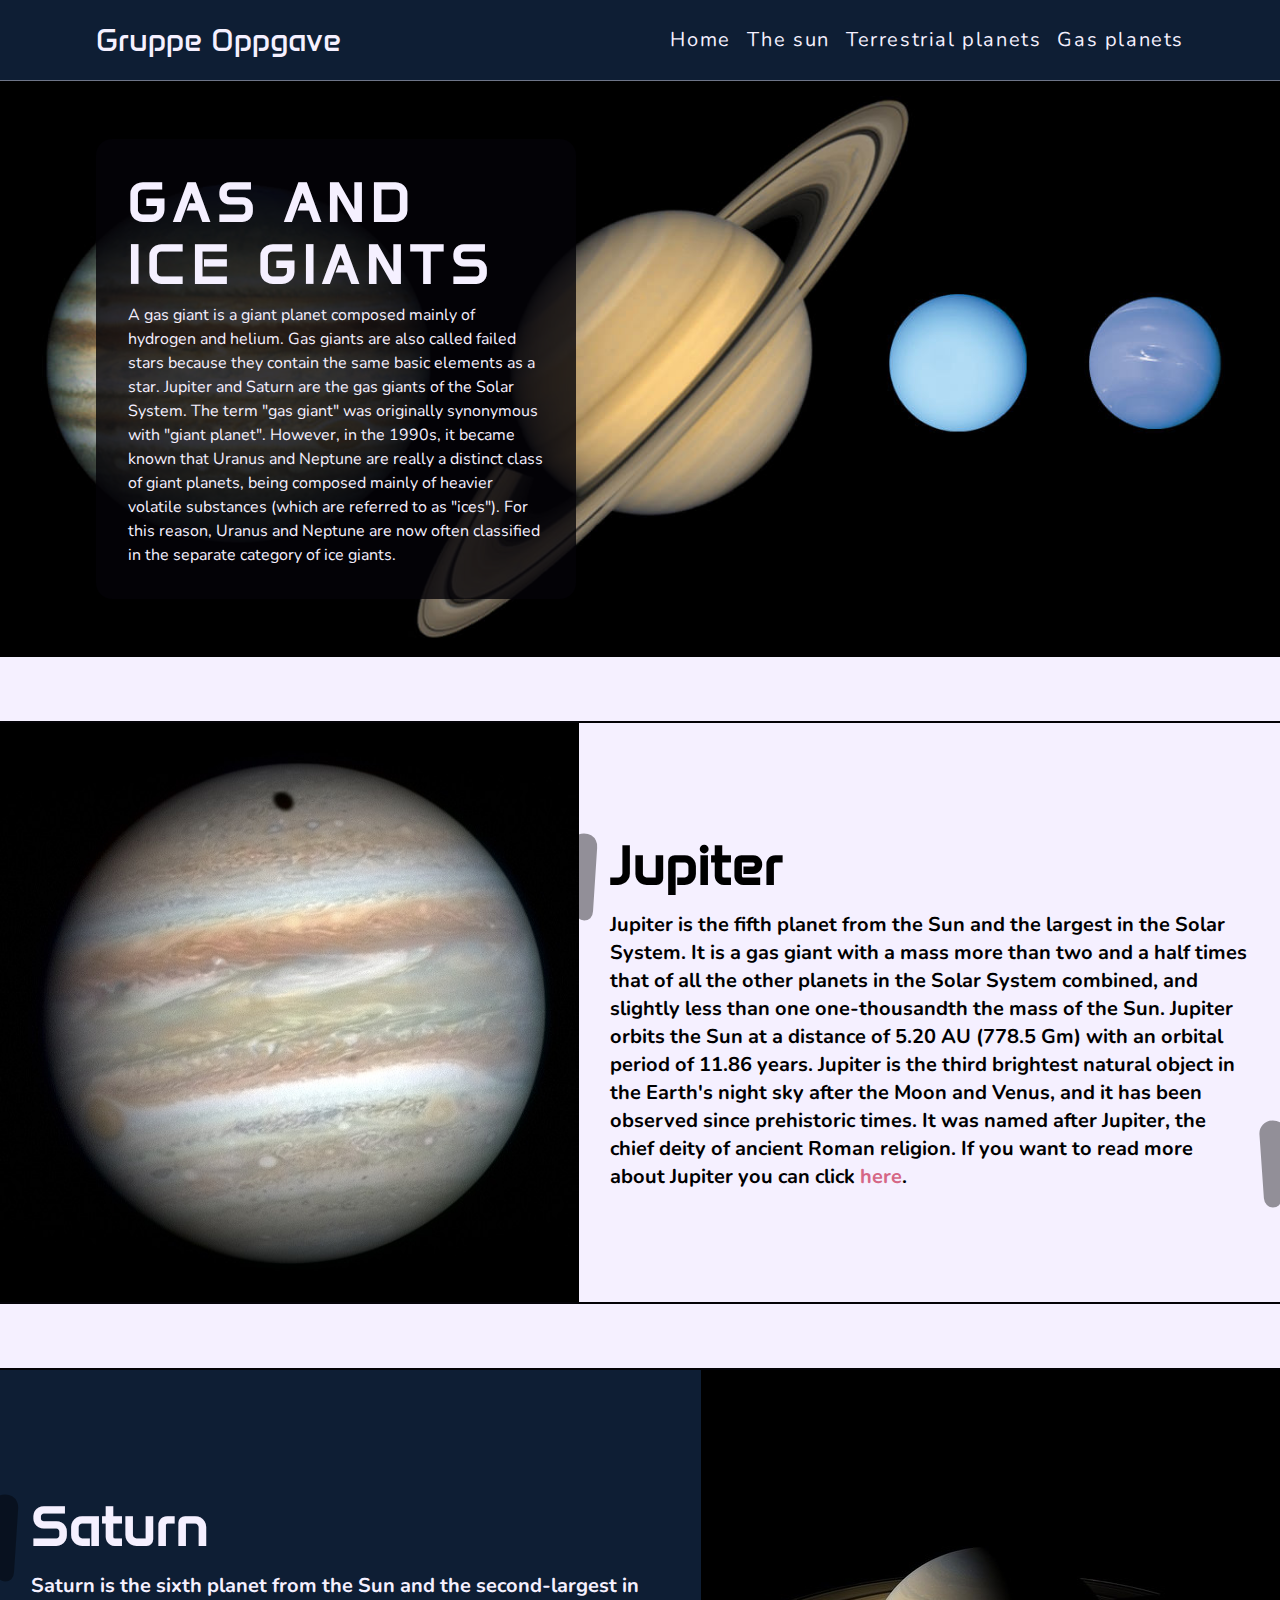
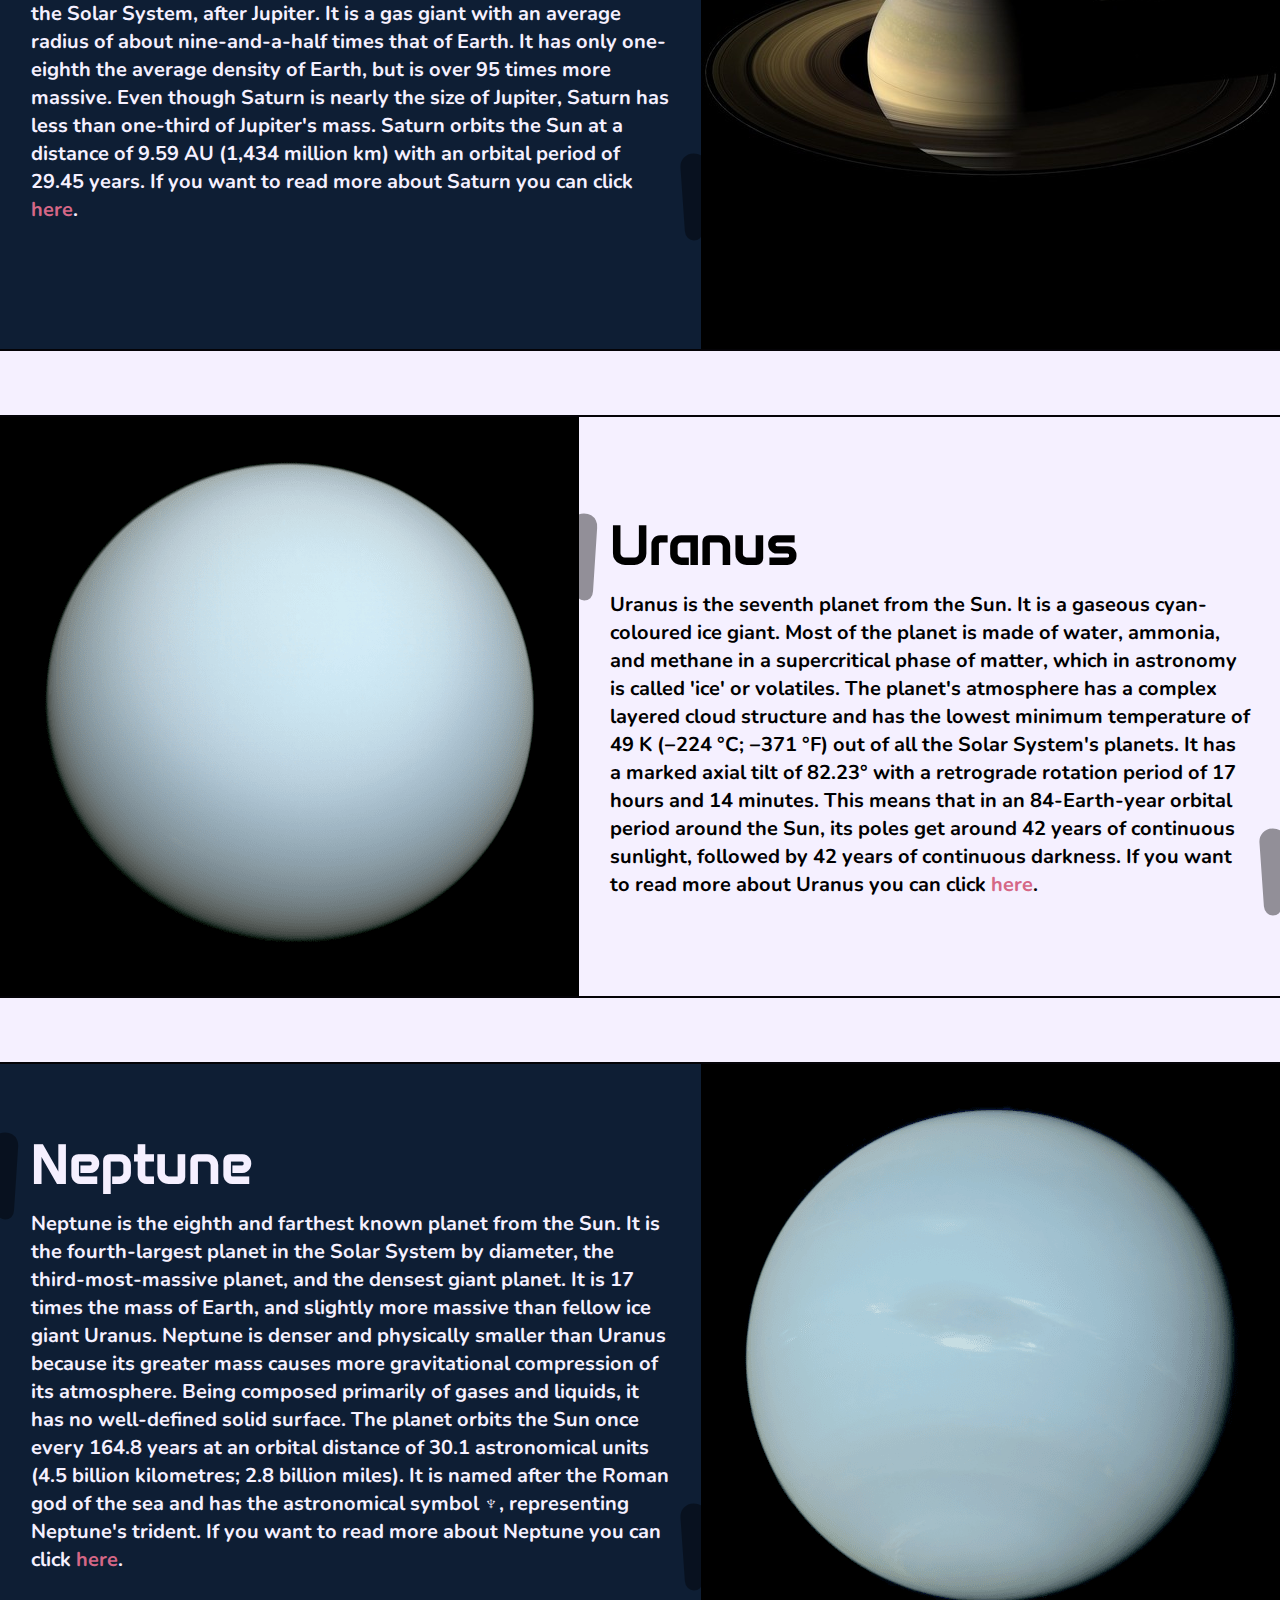
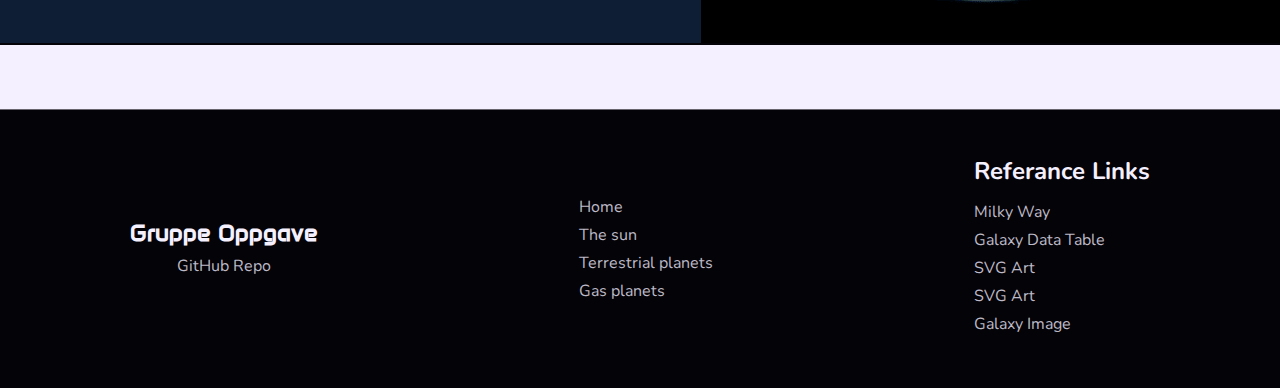
==== commit 986168c7: "lagt til hvit text decoration class i gas-info paragraf" ====
--- a/pages/gas.html
+++ b/pages/gas.html
@@ -45,7 +45,7 @@
         <section class="gas-planets bg-blue-white-txt">
             <div class="gas-info margin-inline-auto">
                 <h2><a id="saturn-link">Saturn</a></h2>
-                <p>Saturn is the sixth planet from the Sun and the second-largest in the Solar System, after Jupiter. It is a gas giant with an average radius of about nine-and-a-half times that of Earth. It has only one-eighth the average density of Earth, but is over 95 times more massive. Even though Saturn is nearly the size of Jupiter, Saturn has less than one-third of Jupiter's mass. Saturn orbits the Sun at a distance of 9.59 AU (1,434 million km) with an orbital period of 29.45 years. If you want to read more about Saturn you can click <a href="https://en.wikipedia.org/wiki/Saturn" target="_blank" rel="noopener noreferrer" class="wiki-link">here</a>.</p>
+                <p>Saturn is the sixth planet from the Sun and the second-largest in the Solar System, after Jupiter. It is a gas giant with an average radius of about nine-and-a-half times that of Earth. It has only one-eighth the average density of Earth, but is over 95 times more massive. Even though Saturn is nearly the size of Jupiter, Saturn has less than one-third of Jupiter's mass. Saturn orbits the Sun at a distance of 9.59 AU (1,434 million km) with an orbital period of 29.45 years. If you want to read more about Saturn you can click <a href="https://en.wikipedia.org/wiki/Saturn" target="_blank" rel="noopener noreferrer" class="wiki-link white-text-deco">here</a>.</p>
             </div>
             <img src="../images/gas-planets/saturn.jpg" alt="Saturn">
         </section>
@@ -61,7 +61,7 @@
         <section class="gas-planets bg-blue-white-txt">
             <div class="gas-info margin-inline-auto">
                 <h2><a id="neptune-link">Neptune</a></h2>
-                <p>Neptune is the eighth and farthest known planet from the Sun. It is the fourth-largest planet in the Solar System by diameter, the third-most-massive planet, and the densest giant planet. It is 17 times the mass of Earth, and slightly more massive than fellow ice giant Uranus. Neptune is denser and physically smaller than Uranus because its greater mass causes more gravitational compression of its atmosphere. Being composed primarily of gases and liquids, it has no well-defined solid surface. The planet orbits the Sun once every 164.8 years at an orbital distance of 30.1 astronomical units (4.5 billion kilometres; 2.8 billion miles). It is named after the Roman god of the sea and has the astronomical symbol ♆, representing Neptune's trident. If you want to read more about Neptune you can click <a href="https://en.wikipedia.org/wiki/Neptune" target="_blank" rel="noopener noreferrer" class="wiki-link">here</a>.</p>
+                <p>Neptune is the eighth and farthest known planet from the Sun. It is the fourth-largest planet in the Solar System by diameter, the third-most-massive planet, and the densest giant planet. It is 17 times the mass of Earth, and slightly more massive than fellow ice giant Uranus. Neptune is denser and physically smaller than Uranus because its greater mass causes more gravitational compression of its atmosphere. Being composed primarily of gases and liquids, it has no well-defined solid surface. The planet orbits the Sun once every 164.8 years at an orbital distance of 30.1 astronomical units (4.5 billion kilometres; 2.8 billion miles). It is named after the Roman god of the sea and has the astronomical symbol ♆, representing Neptune's trident. If you want to read more about Neptune you can click <a href="https://en.wikipedia.org/wiki/Neptune" target="_blank" rel="noopener noreferrer" class="wiki-link white-text-deco">here</a>.</p>
             </div>
             <img src="../images/gas-planets/neptune.png" alt="Neptune">
         </section>
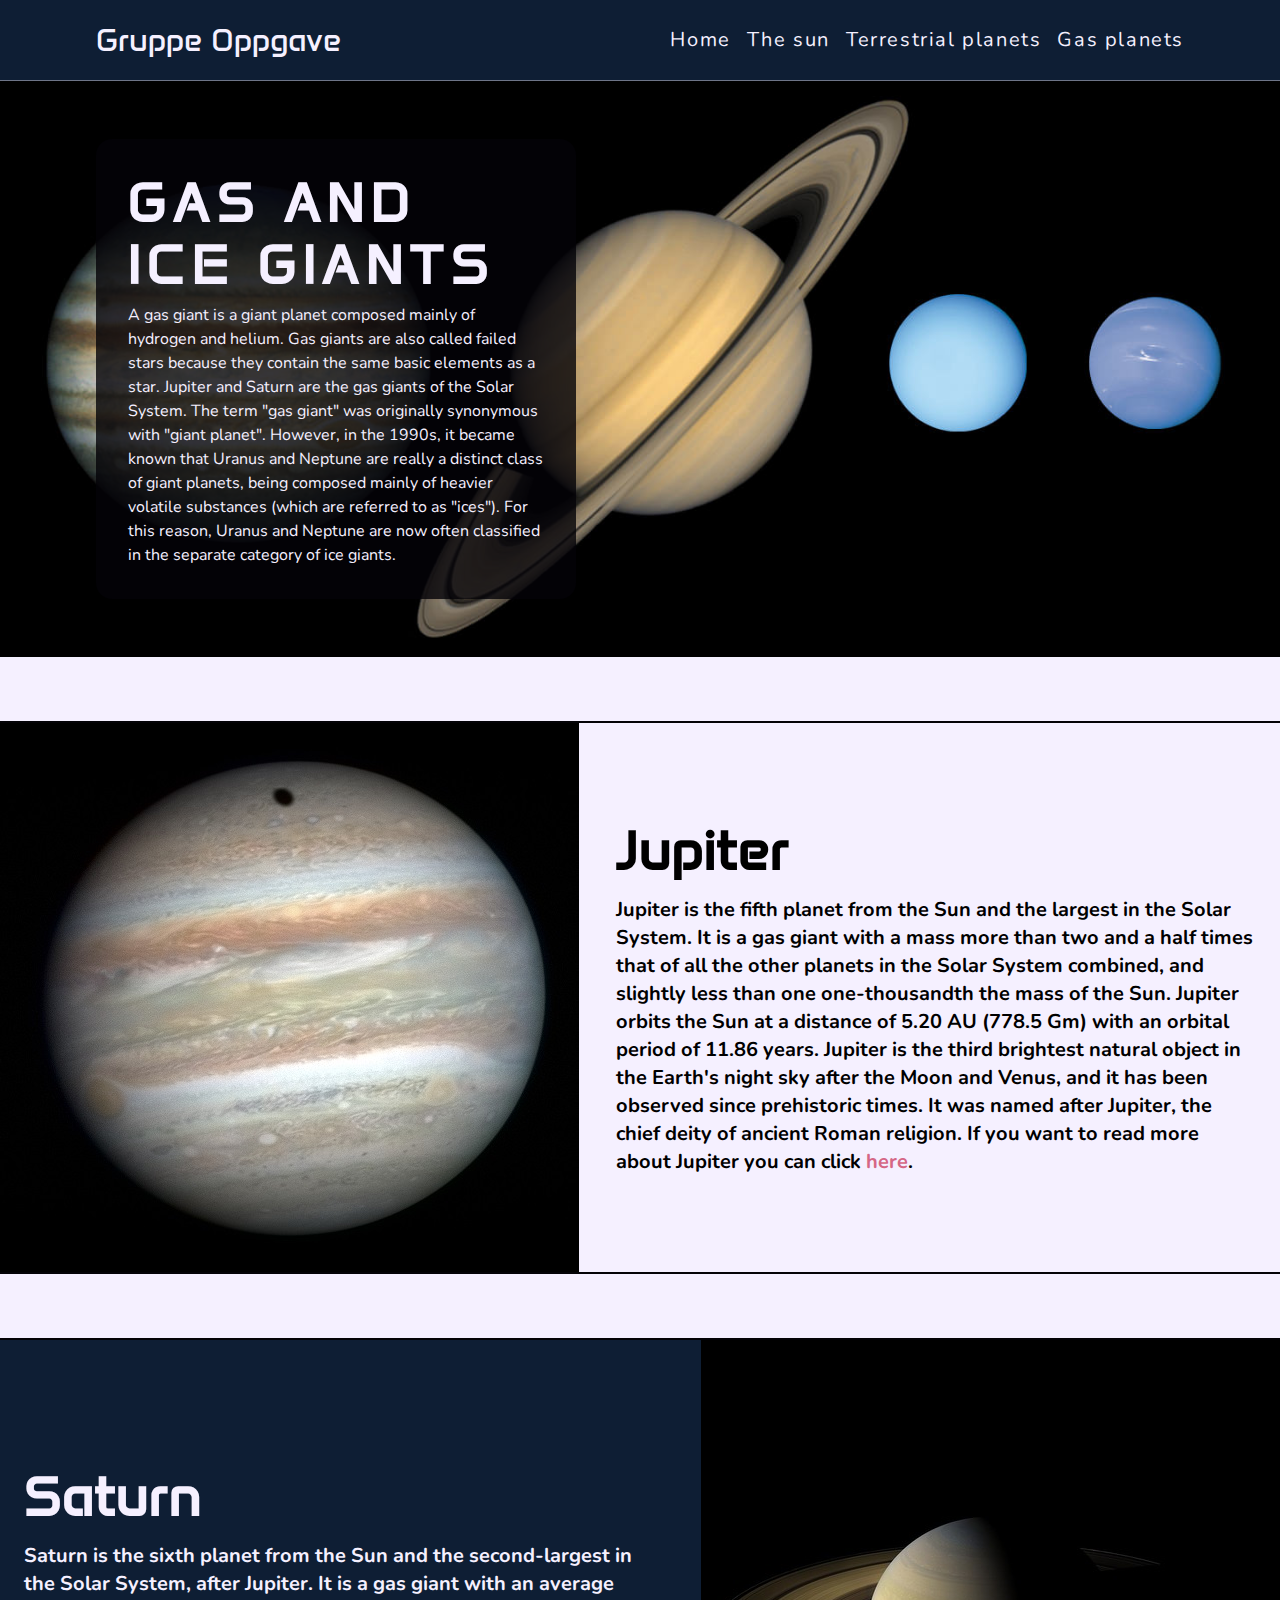
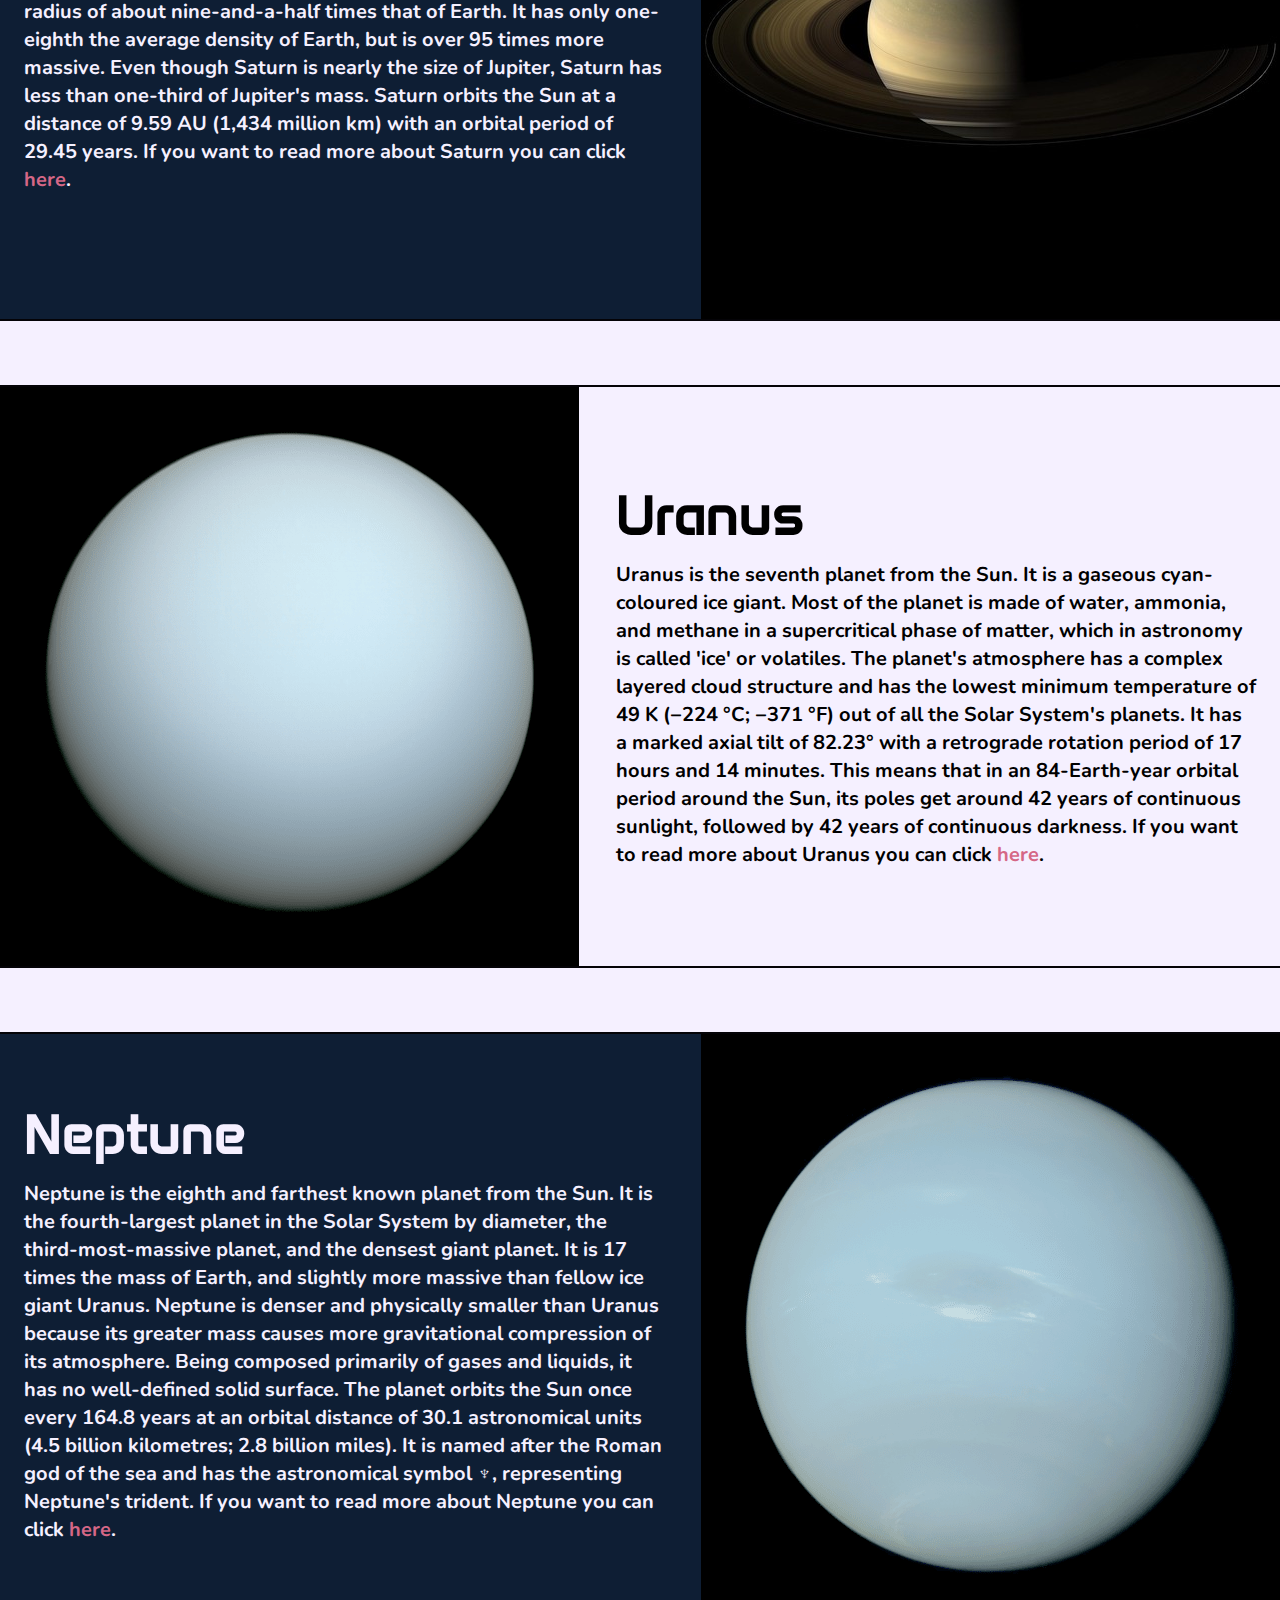
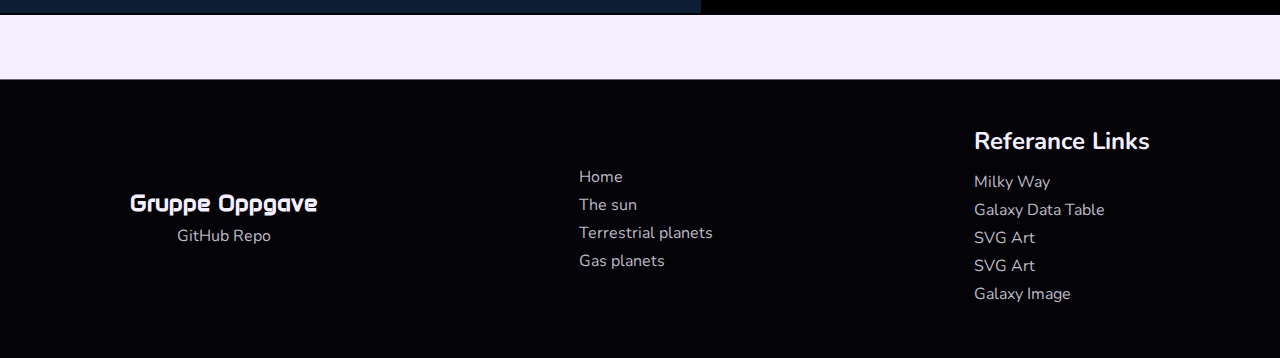
==== commit 350c34a8: "added title attribute to anchor tags" ====
--- a/pages/gas.html
+++ b/pages/gas.html
@@ -15,12 +15,12 @@
 
     <header class="primary-header">
       <nav class="header-nav-bar">
-        <a href="../index.html" class="logo-link">Gruppe Oppgave</a>
+        <a href="../index.html" class="logo-link" title="Home Page">Gruppe Oppgave</a>
         <ul class="hdr-nav-ul">
-          <li><a href="../index.html">Home</a></li>
-          <li><a href="sun.html">The sun</a></li>
-          <li><a href="terrestrial.html">Terrestrial planets</a></li>
-          <li><a href="gas.html">Gas planets</a></li>
+          <li><a href="../index.html" title="Home Page">Home</a></li>
+          <li><a href="sun.html" title="Takes you to a page about the sun">The sun</a></li>
+          <li><a href="terrestrial.html" title="Takes you to a page about the terrestrial planets">Terrestrial planets</a></li>
+          <li><a href="gas.html" title="Takes you to a page about gas and ice giants">Gas planets</a></li>
         </ul>
       </nav>
     </header>
@@ -33,54 +33,54 @@
                 <p>A gas giant is a giant planet composed mainly of hydrogen and helium. Gas giants are also called failed stars because they contain the same basic elements as a star. Jupiter and Saturn are the gas giants of the Solar System. The term "gas giant" was originally synonymous with "giant planet". However, in the 1990s, it became known that Uranus and Neptune are really a distinct class of giant planets, being composed mainly of heavier volatile substances (which are referred to as "ices"). For this reason, Uranus and Neptune are now often classified in the separate category of ice giants.</p>
             </div>
         </div>
+      <section class="gas-ice-section">
+        <div class="gas-planets mq-jupiter">
+          <img src="../images/gas-planets/jupiter.jpg" alt="Jupiter" class="gas-ice-img">
+          <div class="gas-info margin-inline-auto">
+              <h2><a id="jupiter-link">Jupiter</a></h2>
+              <p>Jupiter is the fifth planet from the Sun and the largest in the Solar System. It is a gas giant with a mass more than two and a half times that of all the other planets in the Solar System combined, and slightly less than one one-thousandth the mass of the Sun. Jupiter orbits the Sun at a distance of 5.20 AU (778.5 Gm) with an orbital period of 11.86 years. Jupiter is the third brightest natural object in the Earth's night sky after the Moon and Venus, and it has been observed since prehistoric times. It was named after Jupiter, the chief deity of ancient Roman religion. If you want to read more about Jupiter you can click <a href="https://en.wikipedia.org/wiki/Jupiter" target="_blank" rel="noopener noreferrer" class="wiki-link" title="Open wikipedia in a new window">here</a>.</p>
+          </div>
+        </div>
 
-        <section class="gas-planets">
-          <img src="../images/gas-planets/jupiter.jpg" alt="Jupiter">
-            <div class="gas-info margin-inline-auto">
-                <h2><a id="jupiter-link">Jupiter</a></h2>
-                <p>Jupiter is the fifth planet from the Sun and the largest in the Solar System. It is a gas giant with a mass more than two and a half times that of all the other planets in the Solar System combined, and slightly less than one one-thousandth the mass of the Sun. Jupiter orbits the Sun at a distance of 5.20 AU (778.5 Gm) with an orbital period of 11.86 years. Jupiter is the third brightest natural object in the Earth's night sky after the Moon and Venus, and it has been observed since prehistoric times. It was named after Jupiter, the chief deity of ancient Roman religion. If you want to read more about Jupiter you can click <a href="https://en.wikipedia.org/wiki/Jupiter" target="_blank" rel="noopener noreferrer" class="wiki-link">here</a>.</p>
-            </div>
-        </section>
+        <div class="gas-planets bg-blue-white-txt">
+          <div class="gas-info margin-inline-auto">
+              <h2><a id="saturn-link">Saturn</a></h2>
+              <p>Saturn is the sixth planet from the Sun and the second-largest in the Solar System, after Jupiter. It is a gas giant with an average radius of about nine-and-a-half times that of Earth. It has only one-eighth the average density of Earth, but is over 95 times more massive. Even though Saturn is nearly the size of Jupiter, Saturn has less than one-third of Jupiter's mass. Saturn orbits the Sun at a distance of 9.59 AU (1,434 million km) with an orbital period of 29.45 years. If you want to read more about Saturn you can click <a href="https://en.wikipedia.org/wiki/Saturn" target="_blank" rel="noopener noreferrer" class="wiki-link white-text-deco" title="Open wikipedia in a new window">here</a>.</p>
+          </div>
+          <img src="../images/gas-planets/saturn.jpg" alt="Saturn" class="gas-ice-img">
+        </div>
 
-        <section class="gas-planets bg-blue-white-txt">
-            <div class="gas-info margin-inline-auto">
-                <h2><a id="saturn-link">Saturn</a></h2>
-                <p>Saturn is the sixth planet from the Sun and the second-largest in the Solar System, after Jupiter. It is a gas giant with an average radius of about nine-and-a-half times that of Earth. It has only one-eighth the average density of Earth, but is over 95 times more massive. Even though Saturn is nearly the size of Jupiter, Saturn has less than one-third of Jupiter's mass. Saturn orbits the Sun at a distance of 9.59 AU (1,434 million km) with an orbital period of 29.45 years. If you want to read more about Saturn you can click <a href="https://en.wikipedia.org/wiki/Saturn" target="_blank" rel="noopener noreferrer" class="wiki-link white-text-deco">here</a>.</p>
-            </div>
-            <img src="../images/gas-planets/saturn.jpg" alt="Saturn">
-        </section>
+        <div class="gas-planets mq-uranus">
+          <img src="../images/gas-planets/uranus.png" alt="Uranus" class="gas-ice-img">
+          <div class="gas-info margin-inline-auto">
+              <h2><a id="uranus-link">Uranus</a></h2>
+              <p>Uranus is the seventh planet from the Sun. It is a gaseous cyan-coloured ice giant. Most of the planet is made of water, ammonia, and methane in a supercritical phase of matter, which in astronomy is called 'ice' or volatiles. The planet's atmosphere has a complex layered cloud structure and has the lowest minimum temperature of 49 K (−224 °C; −371 °F) out of all the Solar System's planets. It has a marked axial tilt of 82.23° with a retrograde rotation period of 17 hours and 14 minutes. This means that in an 84-Earth-year orbital period around the Sun, its poles get around 42 years of continuous sunlight, followed by 42 years of continuous darkness. If you want to read more about Uranus you can click <a href="https://en.wikipedia.org/wiki/Uranus" target="_blank" rel="noopener noreferrer" class="wiki-link" title="Open wikipedia in a new window">here</a>.</p>
+          </div>
+        </div>
 
-        <section class="gas-planets">
-          <img src="../images/gas-planets/uranus.png" alt="Uranus">
-            <div class="gas-info margin-inline-auto">
-                <h2><a id="uranus-link">Uranus</a></h2>
-                <p>Uranus is the seventh planet from the Sun. It is a gaseous cyan-coloured ice giant. Most of the planet is made of water, ammonia, and methane in a supercritical phase of matter, which in astronomy is called 'ice' or volatiles. The planet's atmosphere has a complex layered cloud structure and has the lowest minimum temperature of 49 K (−224 °C; −371 °F) out of all the Solar System's planets. It has a marked axial tilt of 82.23° with a retrograde rotation period of 17 hours and 14 minutes. This means that in an 84-Earth-year orbital period around the Sun, its poles get around 42 years of continuous sunlight, followed by 42 years of continuous darkness. If you want to read more about Uranus you can click <a href="https://en.wikipedia.org/wiki/Uranus" target="_blank" rel="noopener noreferrer" class="wiki-link">here</a>.</p>
-            </div>
-        </section>
-
-        <section class="gas-planets bg-blue-white-txt">
-            <div class="gas-info margin-inline-auto">
-                <h2><a id="neptune-link">Neptune</a></h2>
-                <p>Neptune is the eighth and farthest known planet from the Sun. It is the fourth-largest planet in the Solar System by diameter, the third-most-massive planet, and the densest giant planet. It is 17 times the mass of Earth, and slightly more massive than fellow ice giant Uranus. Neptune is denser and physically smaller than Uranus because its greater mass causes more gravitational compression of its atmosphere. Being composed primarily of gases and liquids, it has no well-defined solid surface. The planet orbits the Sun once every 164.8 years at an orbital distance of 30.1 astronomical units (4.5 billion kilometres; 2.8 billion miles). It is named after the Roman god of the sea and has the astronomical symbol ♆, representing Neptune's trident. If you want to read more about Neptune you can click <a href="https://en.wikipedia.org/wiki/Neptune" target="_blank" rel="noopener noreferrer" class="wiki-link white-text-deco">here</a>.</p>
-            </div>
-            <img src="../images/gas-planets/neptune.png" alt="Neptune">
-        </section>
-
+        <div class="gas-planets bg-blue-white-txt">
+          <div class="gas-info margin-inline-auto">
+            <h2><a id="neptune-link">Neptune</a></h2>
+            <p>Neptune is the eighth and farthest known planet from the Sun. It is the fourth-largest planet in the Solar System by diameter, the third-most-massive planet, and the densest giant planet. It is 17 times the mass of Earth, and slightly more massive than fellow ice giant Uranus. Neptune is denser and physically smaller than Uranus because its greater mass causes more gravitational compression of its atmosphere. Being composed primarily of gases and liquids, it has no well-defined solid surface. The planet orbits the Sun once every 164.8 years at an orbital distance of 30.1 astronomical units (4.5 billion kilometres; 2.8 billion miles). It is named after the Roman god of the sea and has the astronomical symbol ♆, representing Neptune's trident. If you want to read more about Neptune you can click <a href="https://en.wikipedia.org/wiki/Neptune" target="_blank" rel="noopener noreferrer" class="wiki-link white-text-deco" title="Open wikipedia in a new window">here</a>.</p>
+          </div>
+          <img src="../images/gas-planets/neptune.png" alt="Neptune" class="gas-ice-img">
+        </div>
+      </section>
     </main>
 
     <footer class="primary-footer">
       <div class="ftr-container">
         <div class="ftr-personal-links">
           <h2>Gruppe Oppgave</h2>
-          <a href="https://github.com/DanielDT12/Space" target="_blank" rel="noopener noreferrer">GitHub Repo</a>
+          <a href="https://github.com/DanielDT12/Space" target="_blank" rel="noopener noreferrer" title="Open GitHub repo in a new window">GitHub Repo</a>
         </div>
 
         <nav class="ftr-primary-nav">
           <ul class="ftr-nav-ul">
-            <li><a href="index.html">Home</a></li>
-            <li><a href="./pages/sun.html">The sun</a></li>
-            <li><a href="./pages/terrestrial.html">Terrestrial planets</a></li>
-            <li><a href="./pages/gas.html">Gas planets</a></li>
+            <li><a href="../index.html" title="Home Page">Home</a></li>
+            <li><a href="sun.html" title="Takes you to a page about the sun">The sun</a></li>
+            <li><a href="terrestrial.html" title="Takes you to a page about terrestrial planets">Terrestrial planets</a></li>
+            <li><a href="gas.html" title="Takes you to a page aobut gas and ice giants">Gas planets</a></li>
           </ul>
         </nav>
 
--- a/CSS/gas.css
+++ b/CSS/gas.css
@@ -53,25 +53,26 @@
     border-bottom: 2px solid var(--clr-txt);
 
     > img {
-        max-width: 579px;
-        aspect-ratio: 1 / 1;
-        z-index: 1;
-    }
-}
-
-/* STOR " BAK TEKST */
-.gas-info::before {
+        max-width: 100%;
+    }
+}
+
+/* STOR " BAK TEKST (LEVNER DENNE I KODEN, SIDEN DET VAR 
+EN TING JEG EGENTLIG VILLE HA MED MEN KLARTE IKKE OG POSISJONERE DEN 
+RETT Å GJØRE DEN RESPOSNIV, DEN PASSER BRA PÅ STOR SKJERM, 1920x1080px) */
+
+    /* .gas-info::before {
     content: '"';
     position: absolute;
     margin: -110px;
     font-size: 300px;
     color: rgb(0, 0, 0);
     opacity: .4;
-}
+} */
 
 /* TEKST FELT MED NESTED SELECTOR */
 .gas-info {
-    position: relative;
+    /* position: relative; holder originalt til pseudo elementer som er de aktivert */
     max-width: 40rem;
 
     > h2 {
@@ -87,16 +88,21 @@
     }
 }
 
-/* STOR " BAK TEKST */
-.gas-info::after {
+/* STOR " BAK TEKST (LEVNER DENNE I KODEN, SIDEN DET VAR 
+EN TING JEG EGENTLIG VILLE HA MED MEN KLARTE IKKE OG POSISJONERE DEN 
+RETT Å GJØRE DEN RESPOSNIV, DEN PASSER BRA PÅ STOR SKJERM, 1920x1080px) */
+
+/* .gas-info::after {
     content: '"';
     position: absolute;
+    margin-left: auto;
     margin: -180px 630px;
     font-size: 300px;
     color: rgb(0, 0, 0);
     opacity: .4;
-}
-
+} */
+
+/* ANCHOR TAG I GAS-INFO TEKST */
 .wiki-link {
     color: var(--clr-accent-pink);
     text-decoration: none;
@@ -104,6 +110,7 @@
 
 .wiki-link:hover, .wiki-link:focus {
     text-decoration: underline;
+    text-decoration-thickness: 2px;
     text-decoration-color: var(--clr-txt);
 }
 
@@ -118,3 +125,77 @@
     color: var(--clr-txt-light);
     background-color: var(--clr-heading);
 }
+
+.white-text-deco:hover, .white-text-deco:focus {
+    text-decoration-thickness: 2px;
+    text-decoration-color: var(--clr-txt-light);
+}
+
+
+/* MEDIA QUERIES */
+
+@media only screen and (max-width: 1280px) {
+    .gas-info {
+        margin-inline: 1.5rem;
+    }
+}
+
+
+@media only screen and (max-width: 1130px) {
+    .gas-planets {
+        display: flex;
+        flex-direction: column;
+        border: none;
+        text-align: center;
+
+        & h2 {
+            margin-top: 1.5rem;
+        }
+
+        & p {
+            margin-block: 1.5rem;
+        }
+    }
+
+    .gas-ice-img {
+        border-radius: 1rem;
+        box-shadow: 0 0 2rem black;
+        margin-bottom: 1.5rem;
+    }
+
+    .mq-jupiter {
+        display: flex;
+        flex-direction: column-reverse;
+    }
+
+    .mq-uranus {
+        display: flex;
+        flex-direction: column-reverse;
+    }
+}
+
+@media only screen and (max-width: 680px){
+    .gas-info {
+        margin-inline: 1rem;
+        
+        > h2 {
+            font-family: var(--ff-special);
+            font-size: var(--fs-700);
+            margin-bottom: 1rem;
+        }
+    
+        > p {
+            font-weight: var(--fw-regular);
+            font-size: var(--fs-400);
+            line-height: 1.5;
+        }
+    }
+}
+
+
+@media only screen and (max-width: 579px) {
+    .gas-ice-img {
+        border-radius: 0;
+        box-shadow: none;
+    }
+}--- a/CSS/style.css
+++ b/CSS/style.css
@@ -89,6 +89,7 @@
 .hdr-nav-ul {
     display: flex;
     gap: 1rem;
+    padding: 0;
     list-style: none;
 }
 
@@ -228,10 +229,38 @@
 
 
 @media only screen and (max-width: 680px) {
+    .header-nav-bar {
+        flex-wrap: wrap;
+        justify-content: space-around;
+        padding: 1rem 2rem;
+        text-align: center;
+    }
+
+    .hdr-nav-ul {
+        margin-top: .5rem;
+        margin-inline: 1rem;
+    }
+
+    .info-txt {
+        text-align: center;
+    }
+
+    .title-txt {
+        font-size: var(--fs-700);
+        letter-spacing: .3rem;
+    }
+
     .ftr-container {
         display: flex;
         flex-direction: column;
         gap: 2rem;
         text-align: center;
     }
+}
+
+@media only screen and (max-width: 500px) {
+    .info-txt {
+        margin-inline: 1rem;
+        padding: 1.5rem;
+    }
 }